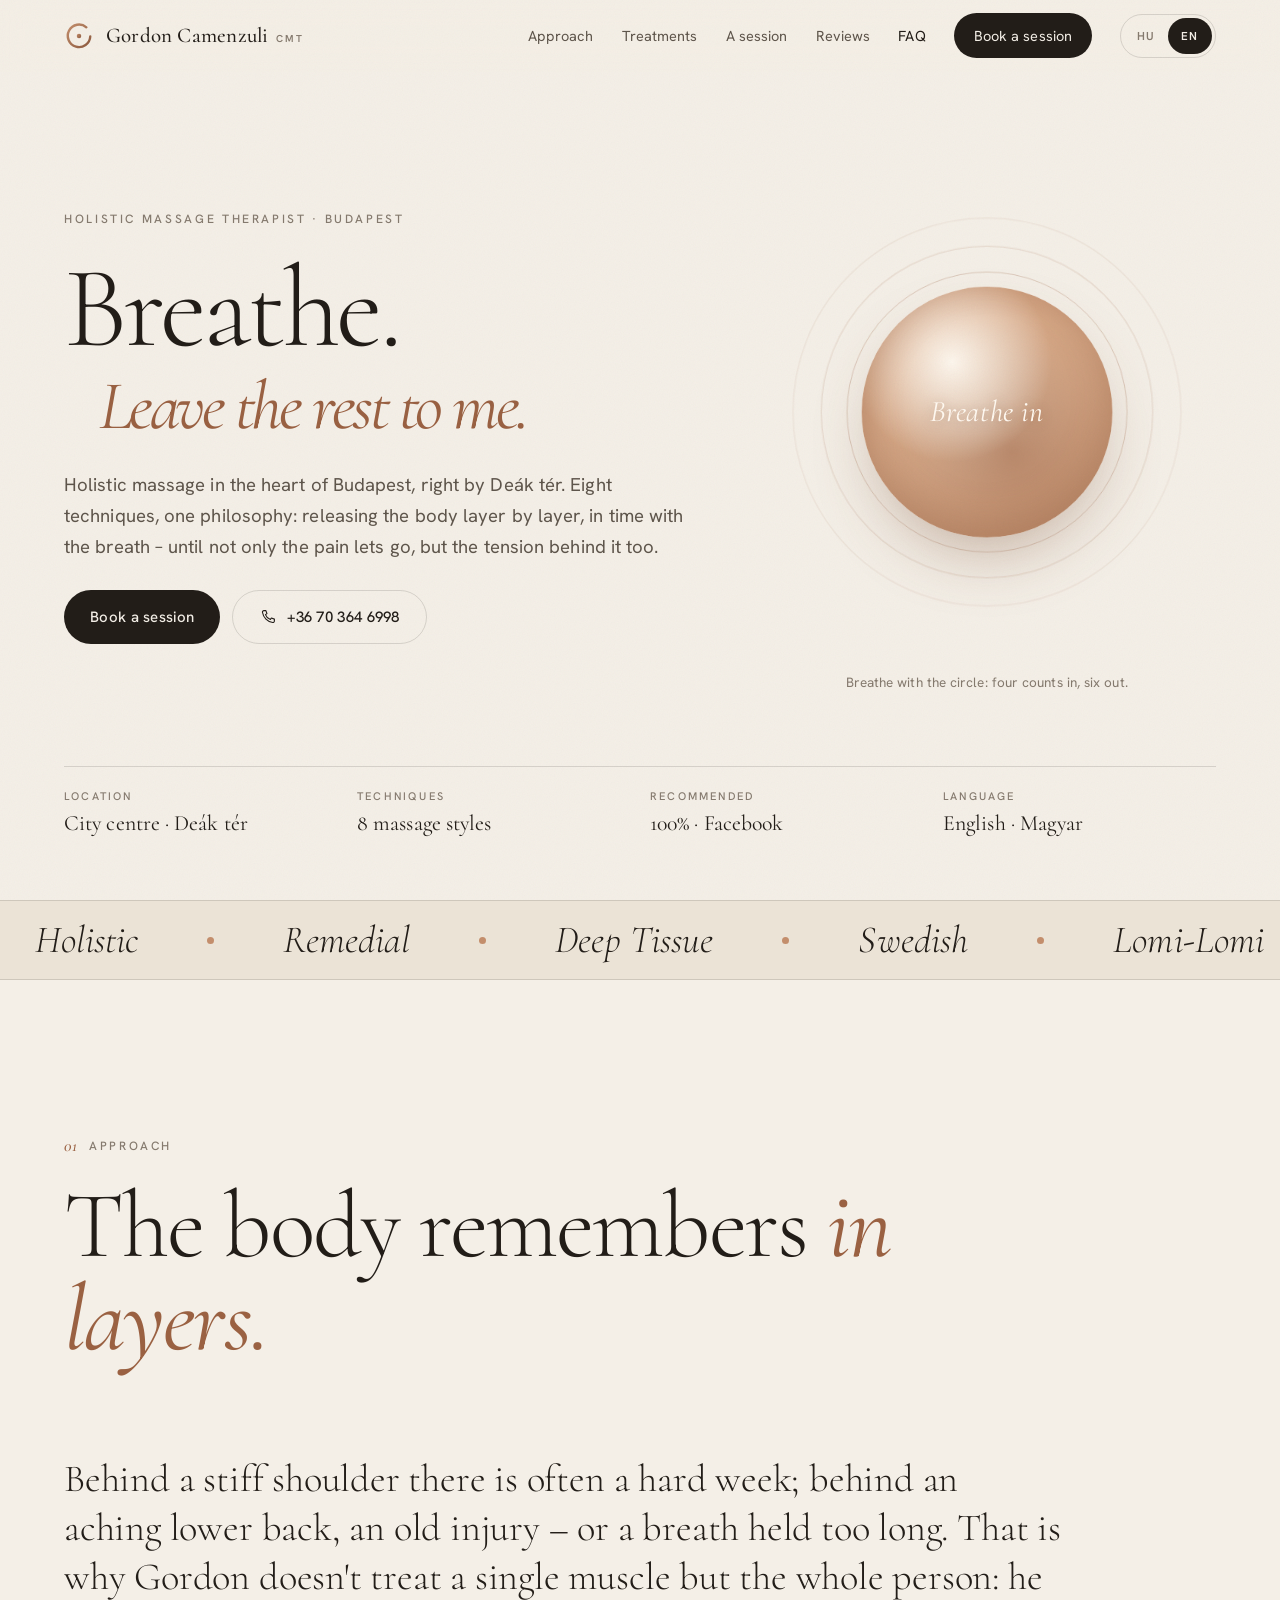
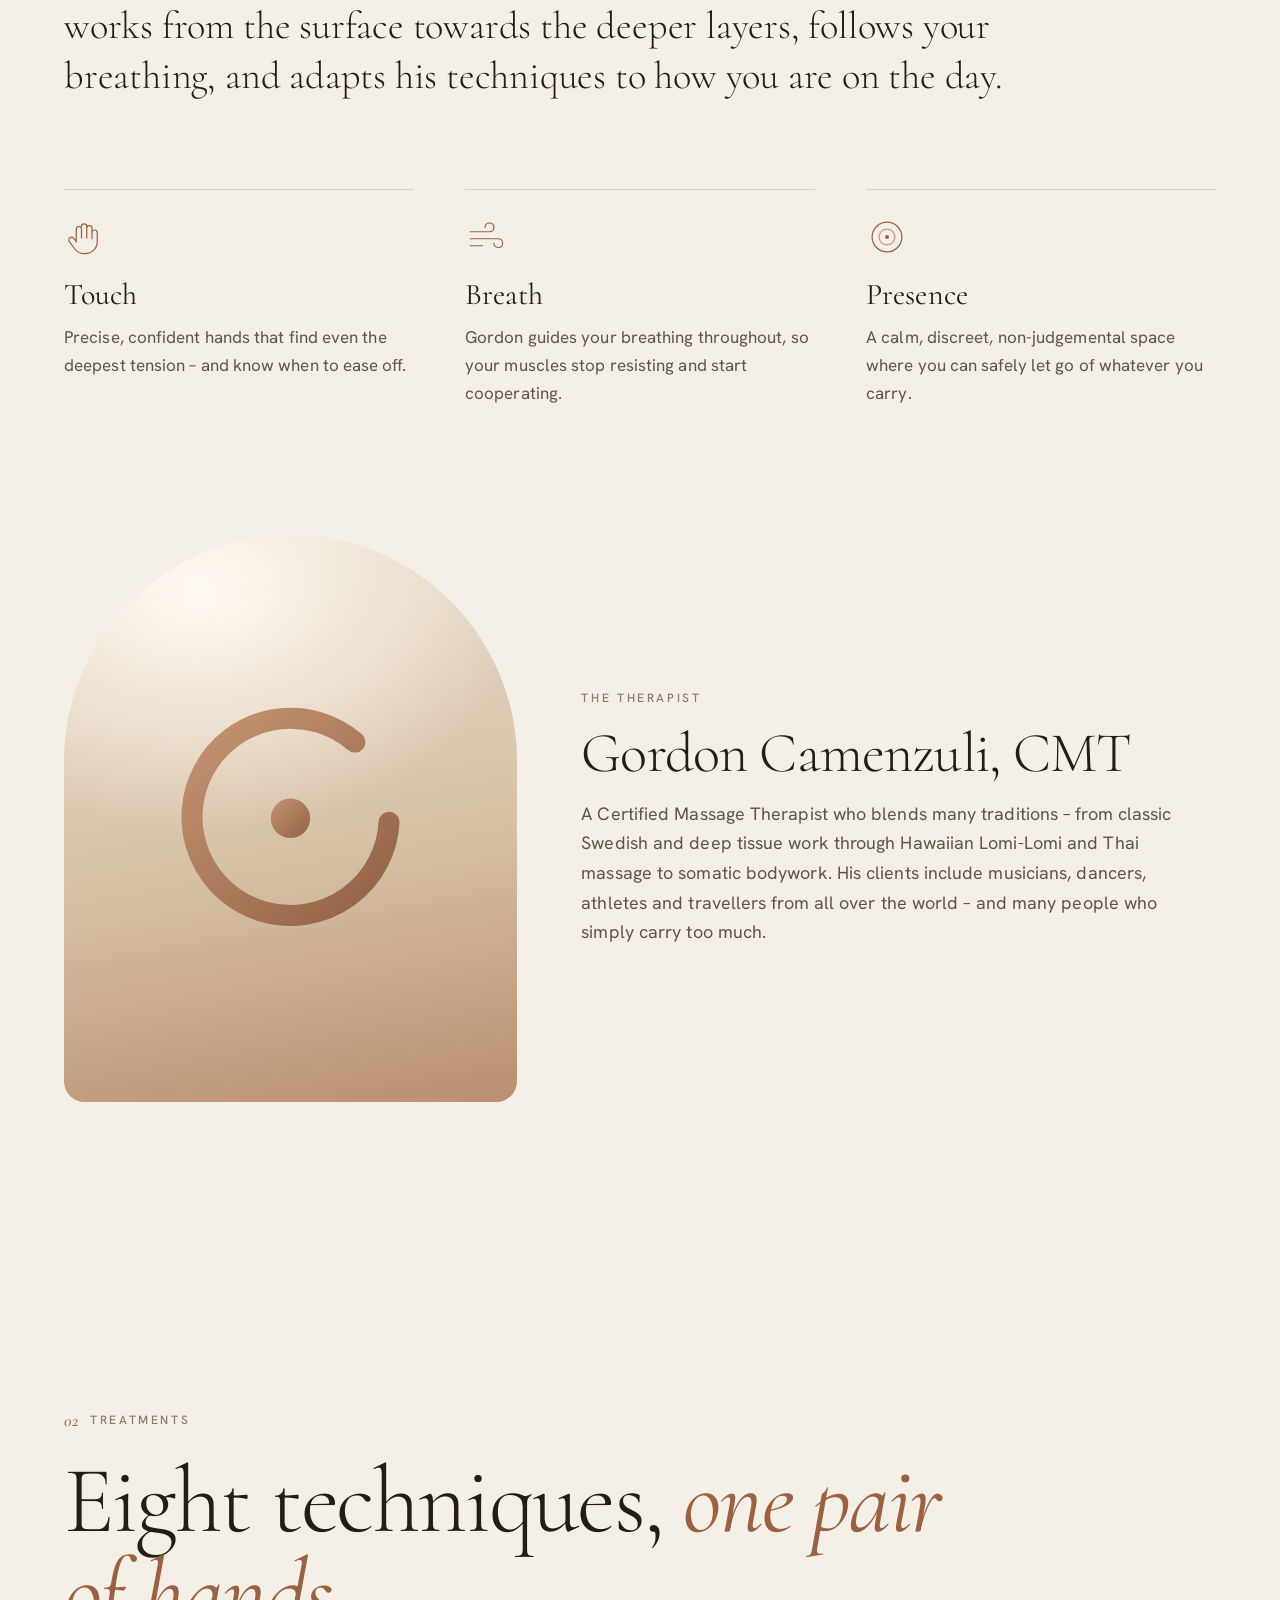
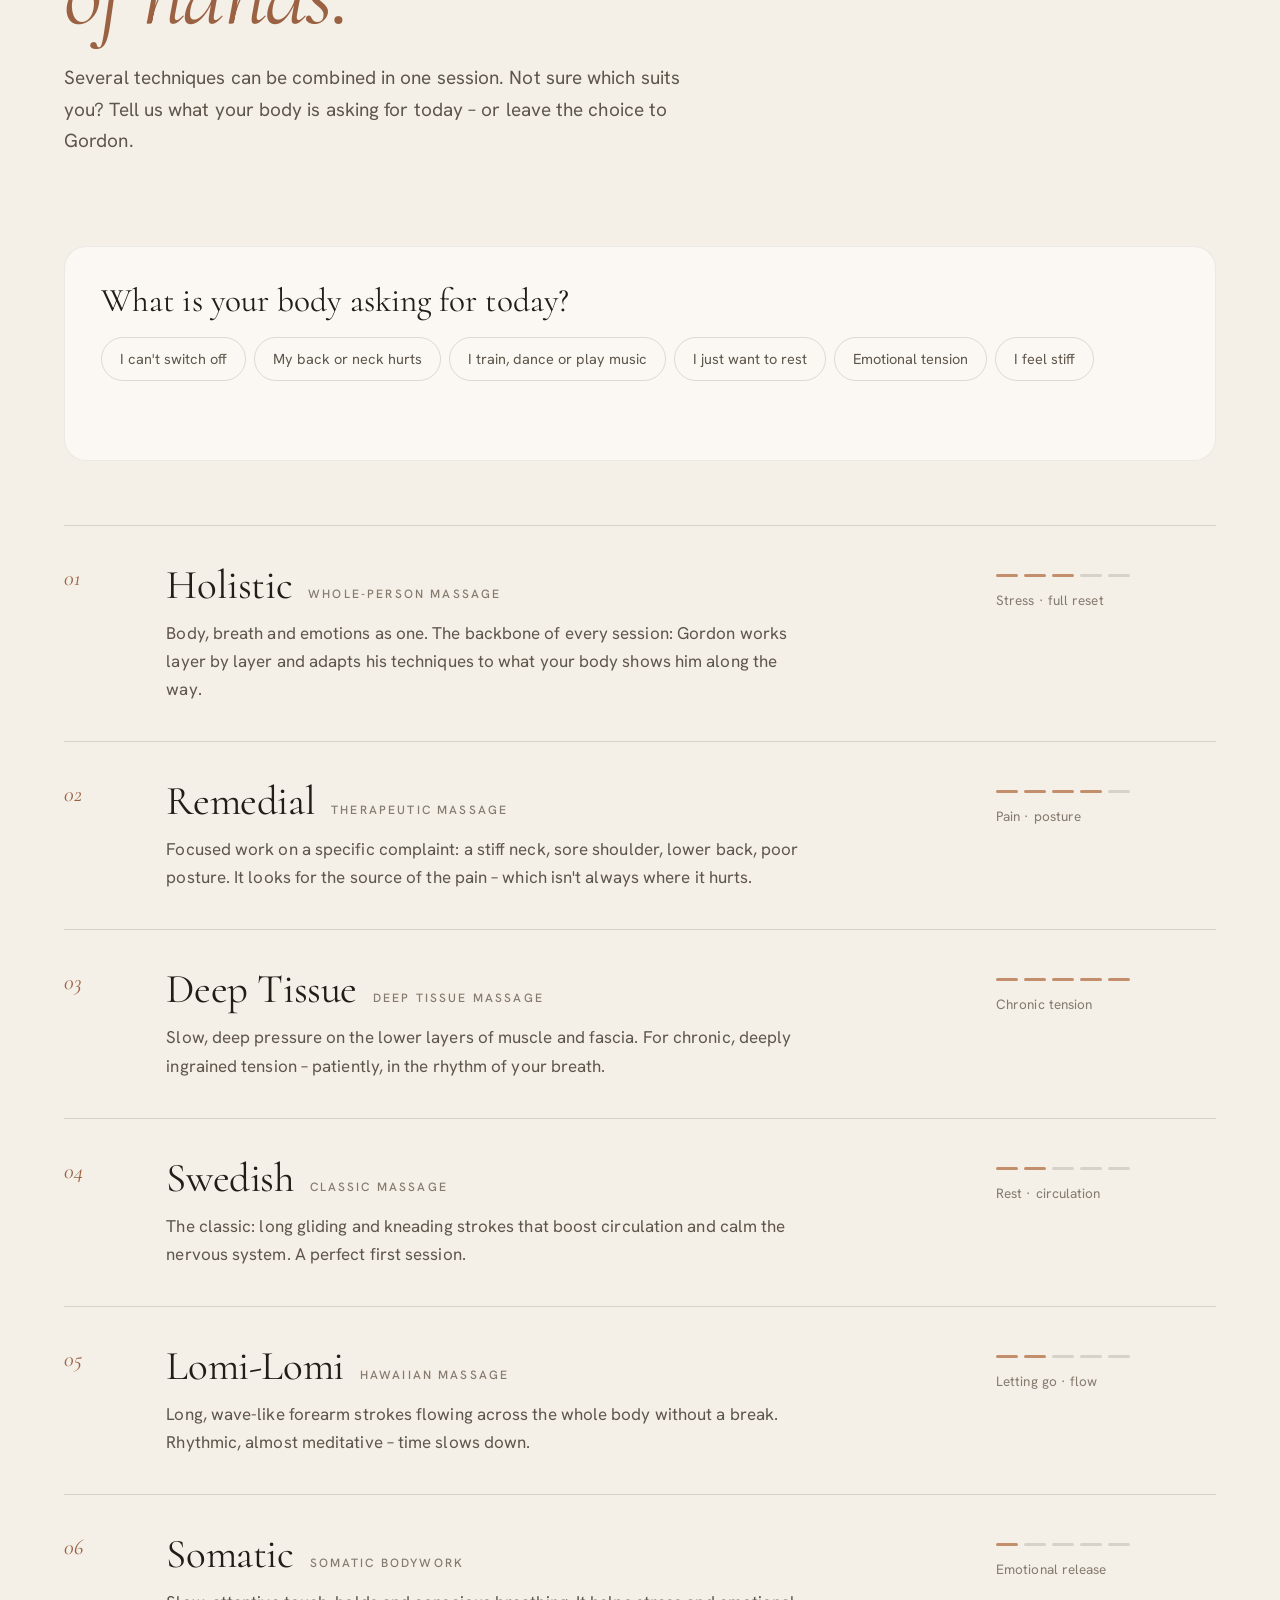
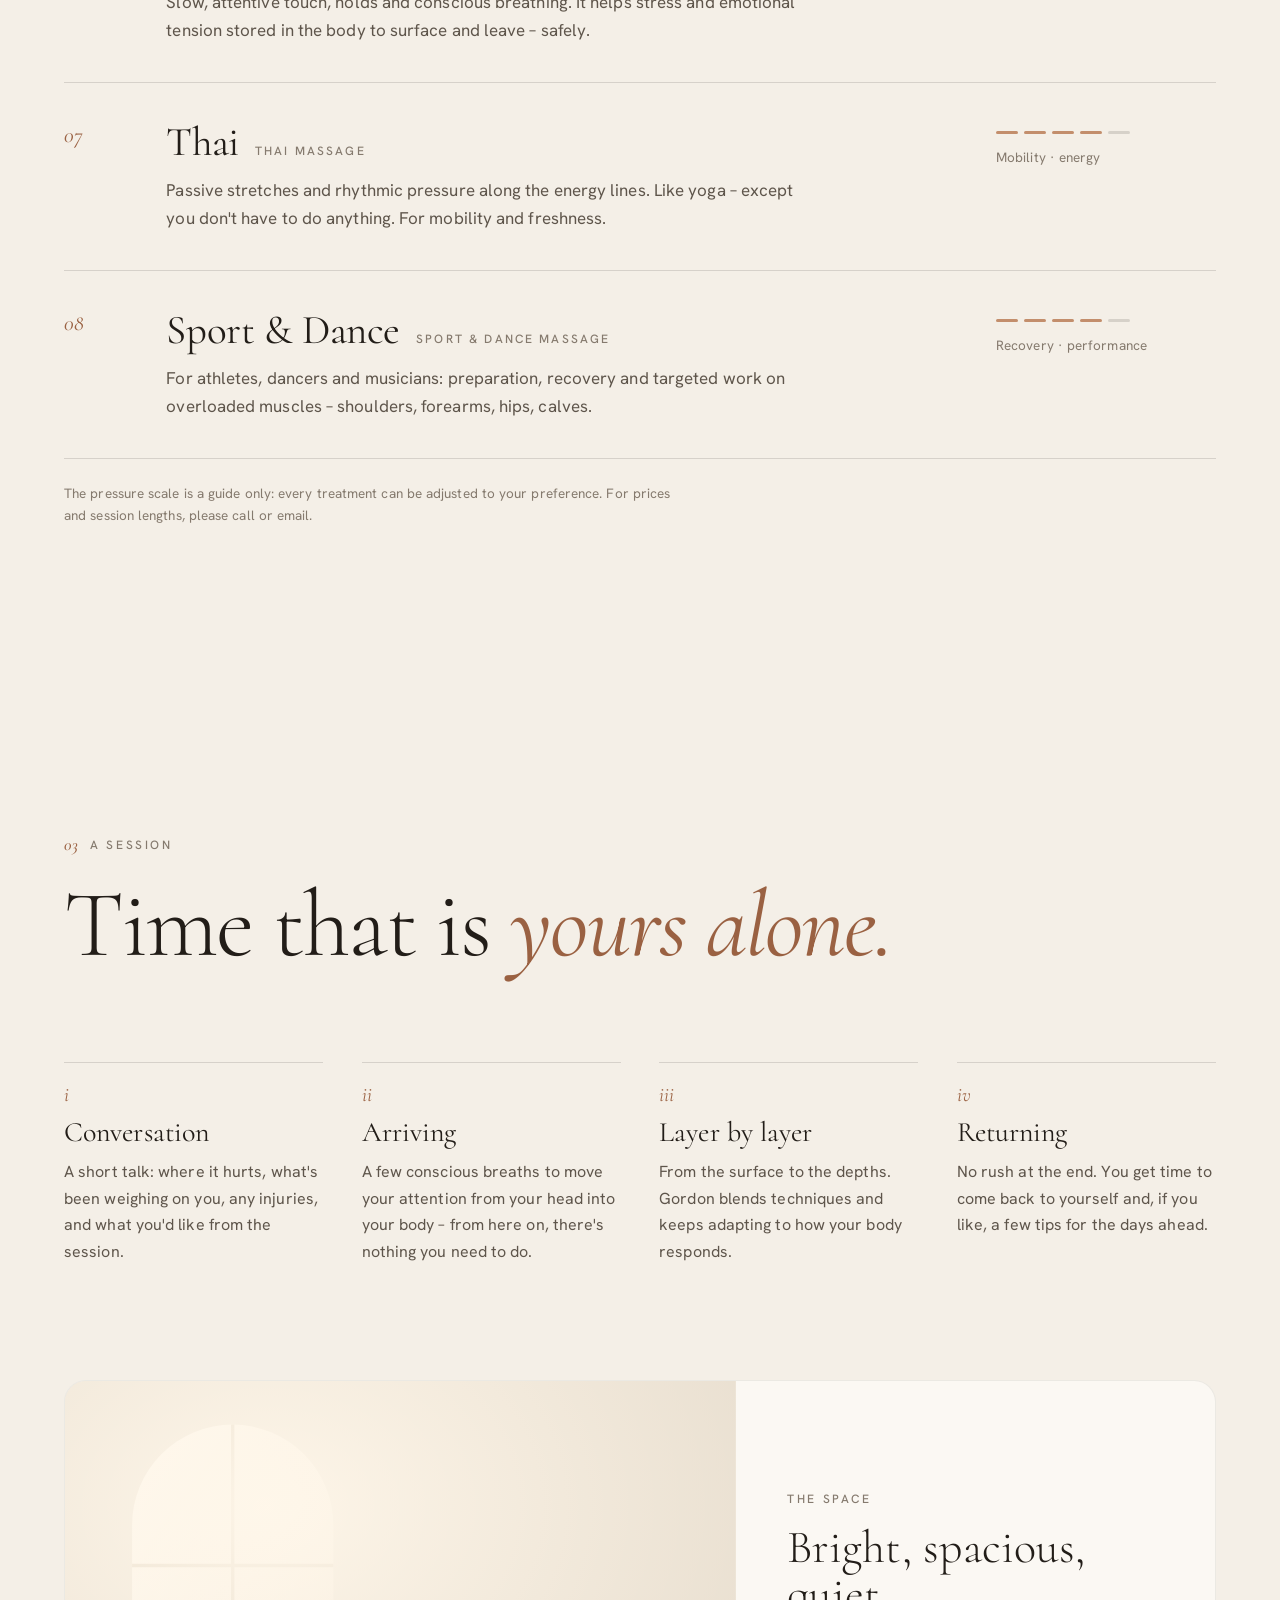
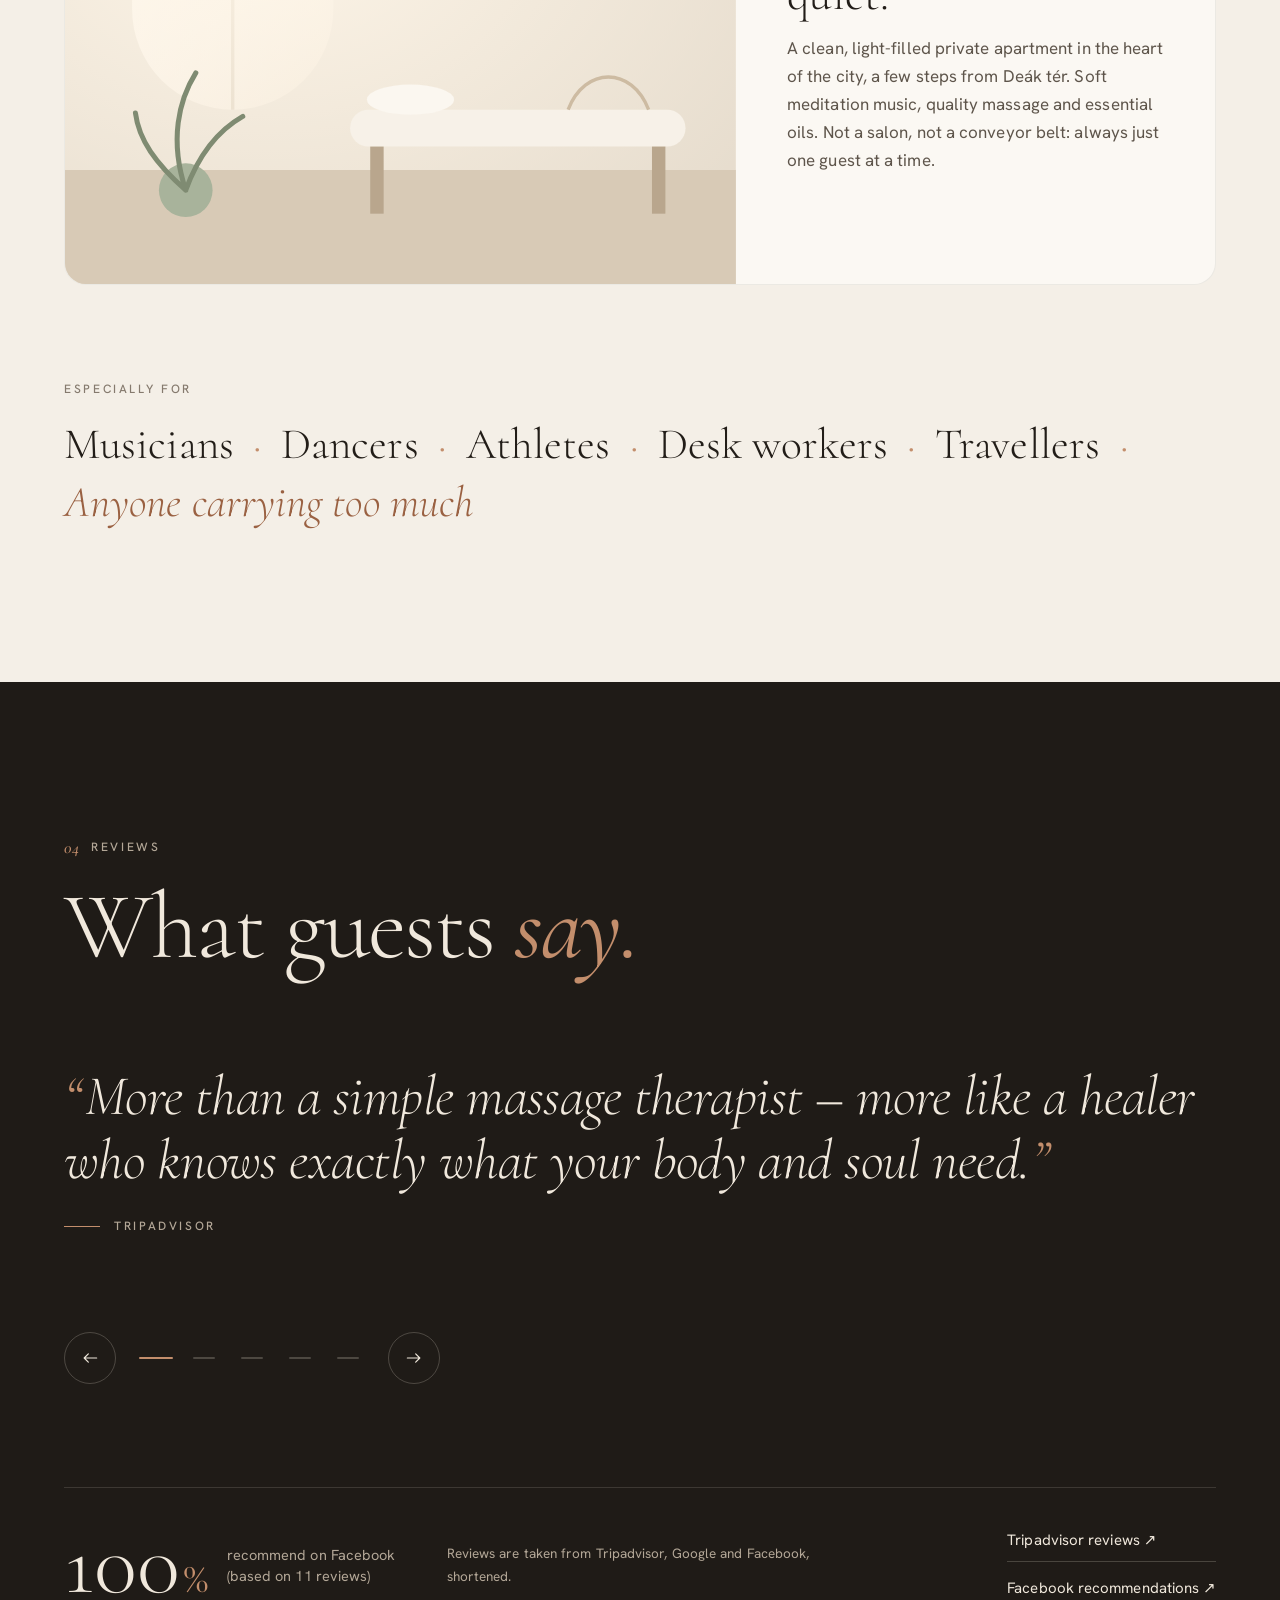
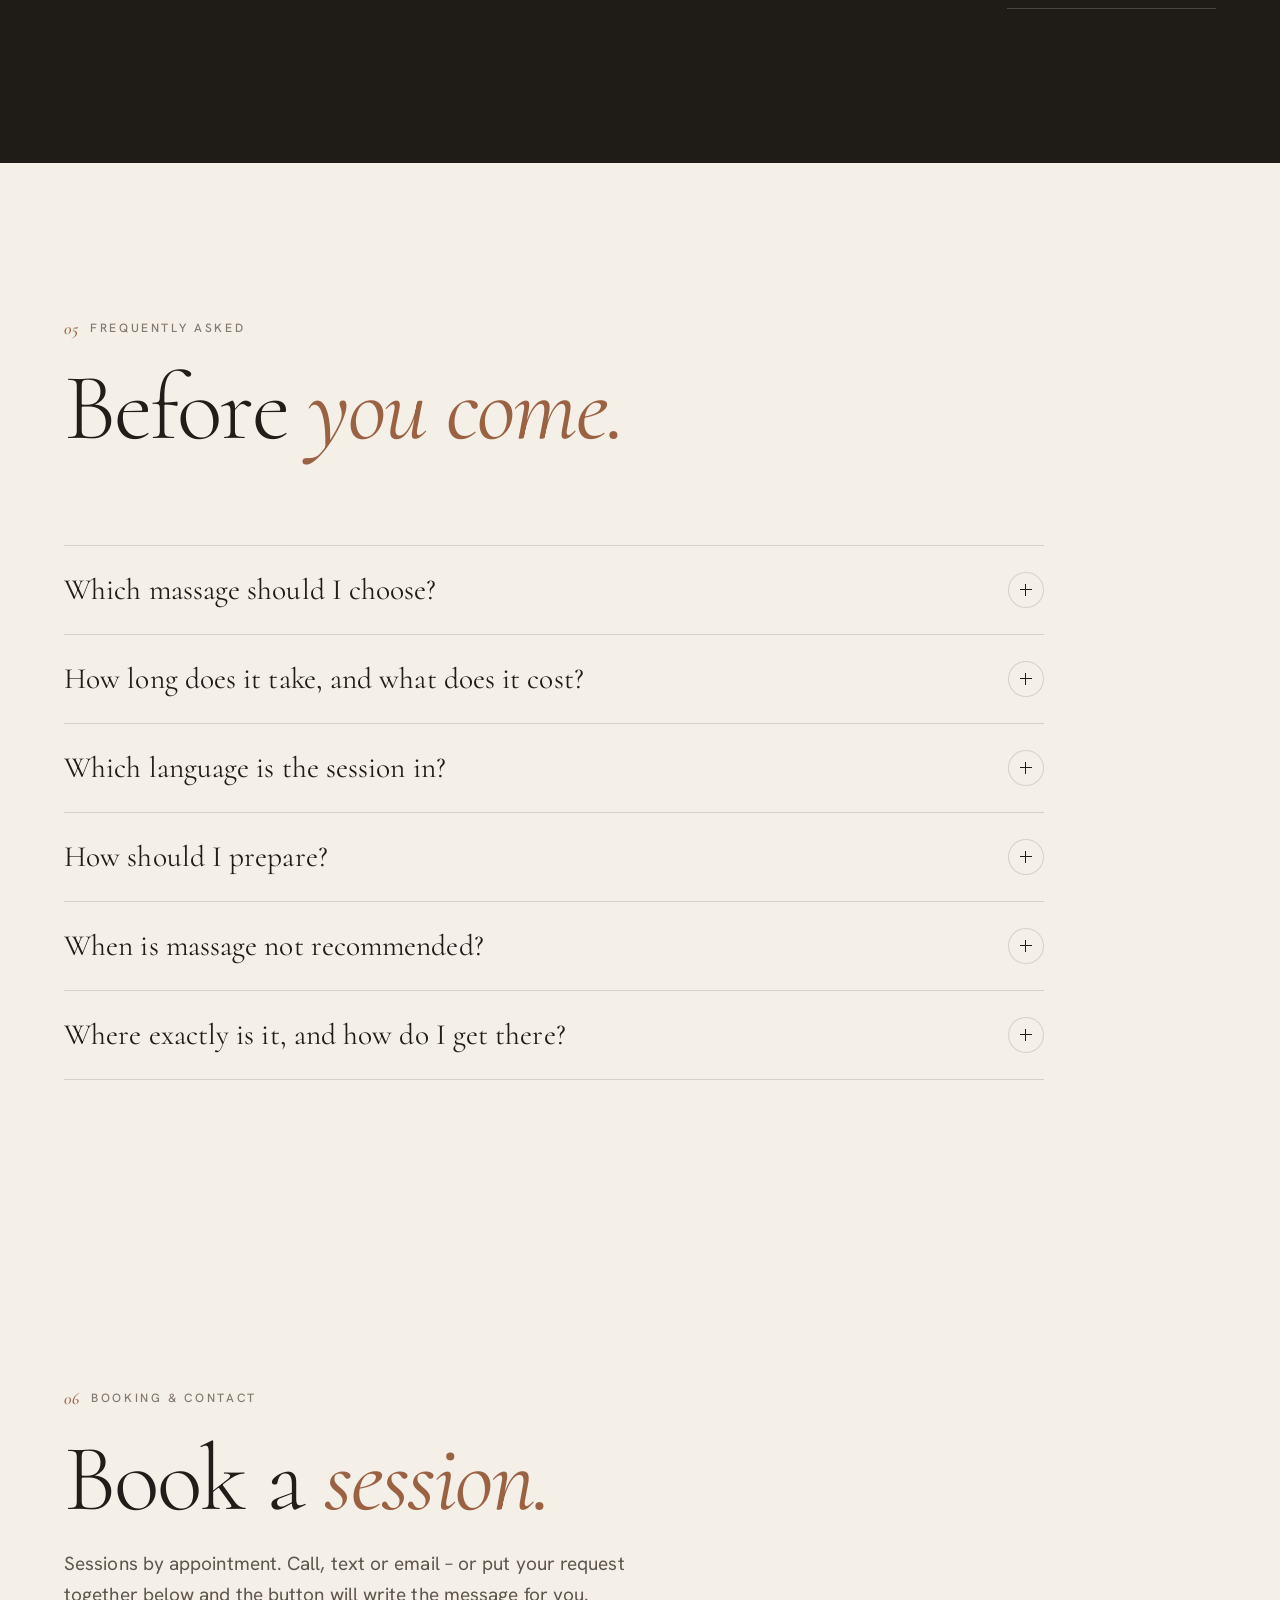
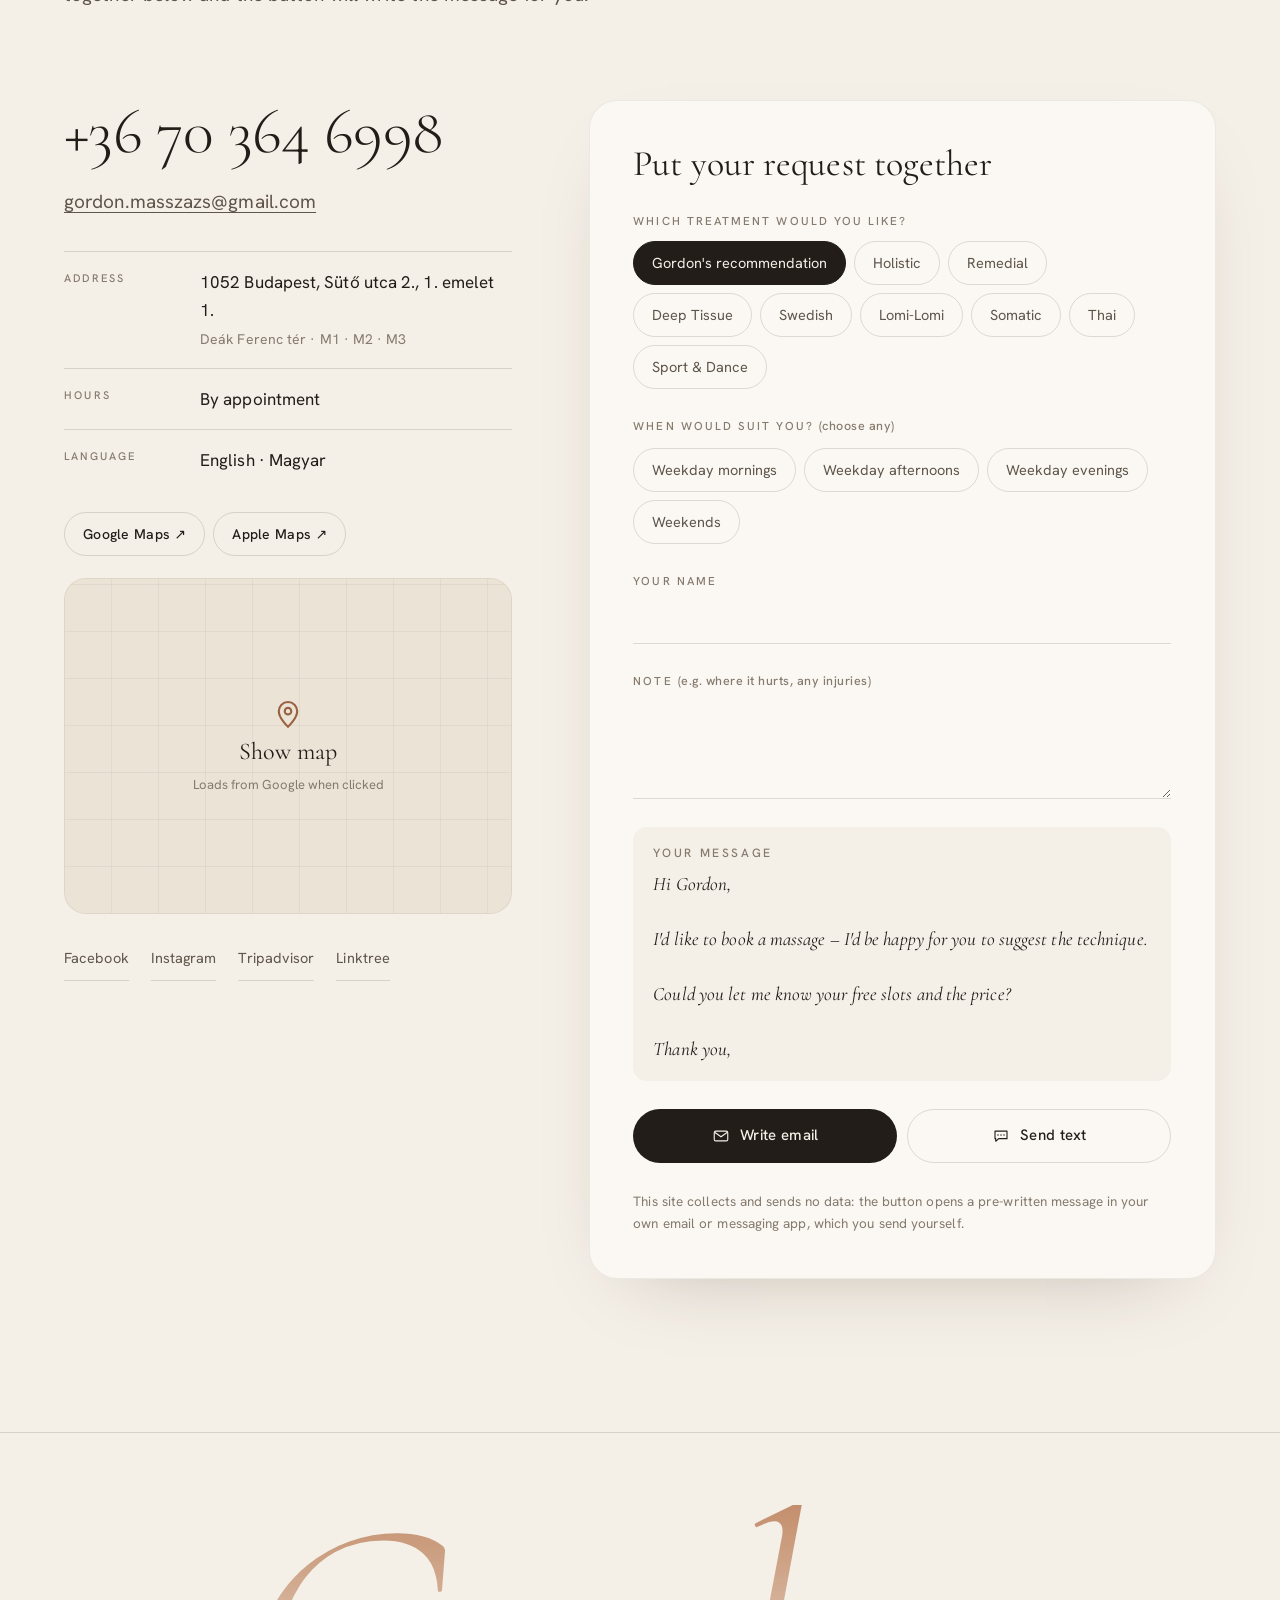
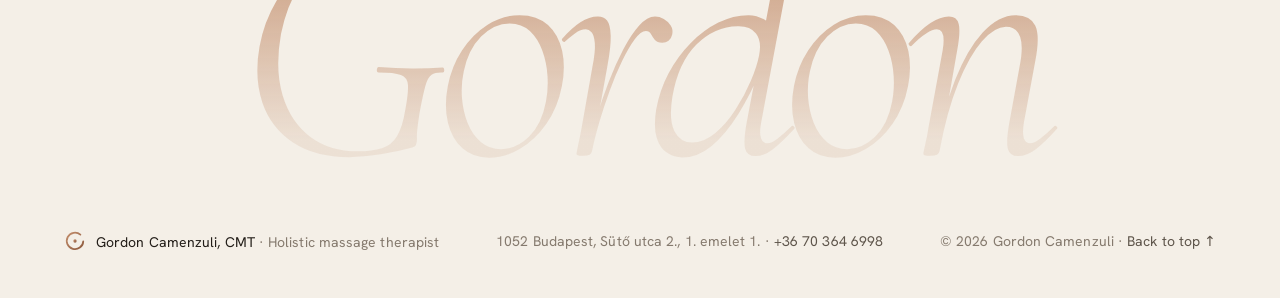
==== public/index.html @ a646110a "Gordon Camenzuli weboldal: lélegző nyitókép, nyolc technika ajánlóval, vélemények, időpontkérő, HU/E" ====
<!doctype html>
<html lang="hu">
<head>
  <meta charset="utf-8">
  <meta name="viewport" content="width=device-width, initial-scale=1, viewport-fit=cover">
  <title>Gordon Camenzuli – Holisztikus masszázsterapeuta, Budapest</title>
  <meta name="description" content="Holisztikus, gyógyító, mélyszöveti, svéd, Lomi-Lomi, szomatikus, thai és sportmasszázs Budapest belvárosában, a Deák tér mellett. Időpont: +36 70 364 6998.">
  <meta name="theme-color" content="#f4efe7">
  <meta name="color-scheme" content="light">
  <link rel="icon" href="assets/favicon.svg" type="image/svg+xml">
  <link rel="apple-touch-icon" href="assets/apple-touch-icon.png">
  <meta property="og:type" content="website">
  <meta property="og:title" content="Gordon Camenzuli – Holisztikus masszázs, Budapest">
  <meta property="og:description" content="Lélegezzen. A többit bízza rám. Holisztikus masszázs a Deák tér mellett – nyolc technika, egyetlen szemlélet.">
  <meta property="og:image" content="assets/og.jpg">
  <meta property="og:locale" content="hu_HU">
  <meta property="og:locale:alternate" content="en_GB">
  <meta name="twitter:card" content="summary_large_image">
  <link rel="preload" href="assets/fonts/cormorant-latin-wght-normal.woff2" as="font" type="font/woff2" crossorigin>
  <link rel="preload" href="assets/fonts/hanken-grotesk-latin-wght-normal.woff2" as="font" type="font/woff2" crossorigin>
  <link rel="stylesheet" href="styles.css?v=1">
  <script src="script.js?v=1" defer></script>
  <script type="application/ld+json">
  {
    "@context": "https://schema.org",
    "@type": "HealthAndBeautyBusiness",
    "name": "Gordon Camenzuli – Massage Therapist",
    "description": "Holisztikus masszázsterapeuta Budapesten: holisztikus, gyógyító (remedial), mélyszöveti, svéd, Lomi-Lomi, szomatikus, thai és sportmasszázs.",
    "image": "assets/og.jpg",
    "telephone": "+36703646998",
    "email": "gordon.masszazs@gmail.com",
    "priceRange": "$$",
    "address": {
      "@type": "PostalAddress",
      "streetAddress": "Sütő utca 2., 1. emelet 1.",
      "postalCode": "1052",
      "addressLocality": "Budapest",
      "addressCountry": "HU"
    },
    "areaServed": "Budapest",
    "knowsLanguage": ["en", "hu"],
    "employee": { "@type": "Person", "name": "Gordon Camenzuli", "jobTitle": "Certified Massage Therapist (CMT)" },
    "sameAs": [
      "https://www.facebook.com/Gordon.Masszazs/",
      "https://www.instagram.com/gordon.holistic.therapist/",
      "https://www.tripadvisor.com/Attraction_Review-g274887-d25293557-Reviews-Gordon_Massage_Therapist-Budapest_Central_Hungary.html",
      "https://linktr.ee/massagefusion"
    ]
  }
  </script>
</head>
<body>
  <a class="skip" href="#tartalom" data-i18n="skip">Ugrás a tartalomra</a>

  <!-- ============ Fejléc ============ -->
  <header class="top" id="top">
    <div class="top__in">
      <a class="brand" href="#" aria-label="Gordon Camenzuli – kezdőlap">
        <svg class="brand__mark" viewBox="0 0 40 40" aria-hidden="true"><use href="#enso"/></svg>
        <span class="brand__name">Gordon Camenzuli<small>CMT</small></span>
      </a>
      <nav class="nav" id="nav" aria-label="Fő menü">
        <a href="#szemlelet" data-i18n="nav.approach">Szemlélet</a>
        <a href="#kezelesek" data-i18n="nav.treatments">Kezelések</a>
        <a href="#menete" data-i18n="nav.session">Egy kezelés</a>
        <a href="#velemenyek" data-i18n="nav.reviews">Vélemények</a>
        <a href="#gyik" data-i18n="nav.faq">Kérdések</a>
        <a class="nav__cta" href="#idopont" data-i18n="nav.book">Időpontot kérek</a>
      </nav>
      <div class="top__tools">
        <div class="lang" role="group" aria-label="Nyelv / Language">
          <button type="button" data-lang="hu" aria-pressed="true">HU</button>
          <button type="button" data-lang="en" aria-pressed="false">EN</button>
        </div>
        <button class="burger" type="button" aria-controls="nav" aria-expanded="false">
          <span class="sr" data-i18n="menu">Menü</span><i></i><i></i>
        </button>
      </div>
    </div>
  </header>

  <main id="tartalom">

    <!-- ============ Nyitókép ============ -->
    <section class="hero" aria-labelledby="hero-title">
      <div class="hero__text">
        <p class="eyebrow reveal" data-i18n="hero.eyebrow">Holisztikus masszázsterapeuta · Budapest</p>
        <h1 id="hero-title" class="hero__title reveal" data-i18n="hero.title">Lélegezzen.<em>A többit bízza rám.</em></h1>
        <p class="hero__lead reveal" data-i18n="hero.lead">Holisztikus masszázs Budapest szívében, a Deák tér mellett. Nyolc technika, egyetlen szemlélet: a testet rétegről rétegre, a légzéssel együtt oldani – amíg nemcsak a fájdalom, hanem a feszültség is elenged.</p>
        <div class="hero__cta reveal">
          <a class="btn btn--solid" href="#idopont" data-i18n="hero.book">Időpontot kérek</a>
          <a class="btn btn--line js-tel" href="tel:+36703646998"><svg aria-hidden="true"><use href="#i-phone"/></svg><span class="js-phone">+36 70 364 6998</span></a>
        </div>
      </div>

      <div class="breath" aria-hidden="true">
        <div class="breath__rings"><i></i><i></i><i></i></div>
        <div class="breath__orb"></div>
        <p class="breath__word"><span class="js-breath-word" data-i18n="breath.in">Belégzés</span></p>
      </div>
      <p class="breath__hint reveal" data-i18n="breath.hint">Lélegezzen együtt a körrel: négy ütem be, hat ki.</p>

      <dl class="facts reveal">
        <div><dt data-i18n="facts.where.t">Helyszín</dt><dd data-i18n="facts.where.d">Belváros · Deák tér</dd></div>
        <div><dt data-i18n="facts.tech.t">Technikák</dt><dd data-i18n="facts.tech.d">8 masszázsfajta</dd></div>
        <div><dt data-i18n="facts.rec.t">Ajánlás</dt><dd data-i18n="facts.rec.d">100 % · Facebook</dd></div>
        <div><dt data-i18n="facts.lang.t">Nyelv</dt><dd>English · Magyar</dd></div>
      </dl>
    </section>

    <!-- ============ Szalag ============ -->
    <div class="ribbon" aria-hidden="true">
      <div class="ribbon__track">
        <span>Holistic</span><span>Remedial</span><span>Deep Tissue</span><span>Swedish</span><span>Lomi-Lomi</span><span>Somatic</span><span>Thai</span><span>Sport &amp; Dance</span>
        <span>Holistic</span><span>Remedial</span><span>Deep Tissue</span><span>Swedish</span><span>Lomi-Lomi</span><span>Somatic</span><span>Thai</span><span>Sport &amp; Dance</span>
      </div>
    </div>

    <!-- ============ 01 Szemlélet ============ -->
    <section class="section approach" id="szemlelet" aria-labelledby="approach-title">
      <header class="section__head">
        <p class="eyebrow"><span class="num">01</span> <span data-i18n="approach.eyebrow">Szemlélet</span></p>
        <h2 id="approach-title" class="reveal" data-i18n="approach.title">A test rétegekben <em>emlékszik.</em></h2>
      </header>
      <div class="approach__body">
        <p class="approach__lead reveal" data-i18n="approach.lead">Egy merev váll mögött sokszor egy nehéz hét áll, egy fájó derék mögött egy régi sérülés – vagy egy visszatartott lélegzet. Gordon ezért nem egyetlen izmot kezel, hanem az egész embert: a felszíntől halad a mélyebb rétegek felé, közben figyel a légzésére, és a technikákat az Ön aznapi állapotához igazítja.</p>
        <ul class="pillars">
          <li class="reveal">
            <svg aria-hidden="true"><use href="#i-hand"/></svg>
            <h3 data-i18n="p1.t">Érintés</h3>
            <p data-i18n="p1.d">Pontos, magabiztos kéz, amely megtalálja a legmélyebb feszültséget is – és tudja, mikor kell engedni.</p>
          </li>
          <li class="reveal">
            <svg aria-hidden="true"><use href="#i-breath"/></svg>
            <h3 data-i18n="p2.t">Légzés</h3>
            <p data-i18n="p2.d">A kezelés alatt Gordon végigvezeti a légzésen, így az izmok nem ellenállnak, hanem együttműködnek.</p>
          </li>
          <li class="reveal">
            <svg aria-hidden="true"><use href="#i-presence"/></svg>
            <h3 data-i18n="p3.t">Jelenlét</h3>
            <p data-i18n="p3.d">Nyugodt, diszkrét, ítélkezésmentes tér, ahol biztonságban elengedheti, amit magában hordoz.</p>
          </li>
        </ul>
      </div>

      <figure class="therapist reveal">
        <div class="therapist__art" aria-hidden="true">
          <svg viewBox="0 0 40 40"><use href="#enso"/></svg>
        </div>
        <figcaption>
          <p class="eyebrow" data-i18n="gordon.eyebrow">A terapeuta</p>
          <h3>Gordon Camenzuli, <abbr title="Certified Massage Therapist">CMT</abbr></h3>
          <p data-i18n="gordon.d">Okleveles masszázsterapeuta (Certified Massage Therapist), aki a klasszikus svéd és a mélyszöveti munkától a hawaii Lomi-Lomin és a thai masszázson át a szomatikus testmunkáig több irányzatot ötvöz. Vendégei között zenészek, táncosok, sportolók és a világ minden tájáról érkező utazók vannak – és sokan, akik egyszerűen túl sokat cipelnek.</p>
        </figcaption>
      </figure>
    </section>

    <!-- ============ 02 Kezelések ============ -->
    <section class="section treatments" id="kezelesek" aria-labelledby="tr-title">
      <header class="section__head">
        <p class="eyebrow"><span class="num">02</span> <span data-i18n="tr.eyebrow">Kezelések</span></p>
        <h2 id="tr-title" class="reveal" data-i18n="tr.title">Nyolc technika, <em>egy kéz.</em></h2>
        <p class="section__intro reveal" data-i18n="tr.intro">Egy kezelésen belül több technika is ötvözhető. Ha nem tudja, melyik illik Önhöz, válassza ki, mit kér ma a teste – vagy bízza a döntést Gordonra.</p>
      </header>

      <div class="finder reveal" role="group" aria-labelledby="finder-q">
        <p id="finder-q" class="finder__q" data-i18n="finder.q">Mit kér ma a teste?</p>
        <div class="chips">
          <button type="button" class="chip" data-need="stress" aria-pressed="false" data-i18n="need.stress">Nem tudok kikapcsolni</button>
          <button type="button" class="chip" data-need="pain" aria-pressed="false" data-i18n="need.pain">Fáj a hátam, nyakam</button>
          <button type="button" class="chip" data-need="sport" aria-pressed="false" data-i18n="need.sport">Edzek, táncolok, zenélek</button>
          <button type="button" class="chip" data-need="relax" aria-pressed="false" data-i18n="need.relax">Csak pihennék</button>
          <button type="button" class="chip" data-need="emotion" aria-pressed="false" data-i18n="need.emotion">Érzelmi feszültség</button>
          <button type="button" class="chip" data-need="mobility" aria-pressed="false" data-i18n="need.mobility">Merev vagyok</button>
        </div>
        <p class="finder__out" aria-live="polite"></p>
      </div>

      <ol class="tlist">
        <li class="tr" data-key="holistic" data-needs="stress emotion relax">
          <span class="tr__n">01</span>
          <div class="tr__main">
            <h3>Holistic <span data-i18n="t1.sub">Holisztikus masszázs</span></h3>
            <p data-i18n="t1.d">Test, légzés és érzelmek egyben. A kezelés gerince: Gordon rétegről rétegre halad, és a technikákat menet közben ahhoz igazítja, amit a teste mutat.</p>
          </div>
          <div class="tr__meta">
            <span class="press" data-p="3" data-i18n-attr="aria-label:press.adaptive" aria-label="Nyomás: igazodó"><i></i><i></i><i></i><i></i><i></i></span>
            <span class="tr__for" data-i18n="t1.for">Stressz · teljes megújulás</span>
          </div>
        </li>
        <li class="tr" data-key="remedial" data-needs="pain">
          <span class="tr__n">02</span>
          <div class="tr__main">
            <h3>Remedial <span data-i18n="t2.sub">Gyógyító masszázs</span></h3>
            <p data-i18n="t2.d">Célzott munka egy konkrét panaszon: merev nyak, fájó váll, derék, rossz testtartás. Megkeresi a fájdalom forrását – ami nem mindig ott van, ahol fáj.</p>
          </div>
          <div class="tr__meta">
            <span class="press" data-p="4" data-i18n-attr="aria-label:press.4" aria-label="Nyomás: erős"><i></i><i></i><i></i><i></i><i></i></span>
            <span class="tr__for" data-i18n="t2.for">Fájdalom · testtartás</span>
          </div>
        </li>
        <li class="tr" data-key="deep" data-needs="pain sport">
          <span class="tr__n">03</span>
          <div class="tr__main">
            <h3>Deep Tissue <span data-i18n="t3.sub">Mélyszöveti masszázs</span></h3>
            <p data-i18n="t3.d">Lassú, mély nyomás az izmok alsóbb rétegein és a fasciákon. Krónikus, „beégett” feszültségekre – türelemmel, a légzés ritmusában.</p>
          </div>
          <div class="tr__meta">
            <span class="press" data-p="5" data-i18n-attr="aria-label:press.5" aria-label="Nyomás: mély"><i></i><i></i><i></i><i></i><i></i></span>
            <span class="tr__for" data-i18n="t3.for">Krónikus feszülés</span>
          </div>
        </li>
        <li class="tr" data-key="swedish" data-needs="relax stress">
          <span class="tr__n">04</span>
          <div class="tr__main">
            <h3>Swedish <span data-i18n="t4.sub">Svédmasszázs</span></h3>
            <p data-i18n="t4.d">A klasszikus: hosszú, simító és gyúró mozdulatok, amelyek élénkítik a keringést és megnyugtatják az idegrendszert. Tökéletes első alkalomnak.</p>
          </div>
          <div class="tr__meta">
            <span class="press" data-p="2" data-i18n-attr="aria-label:press.2" aria-label="Nyomás: közepes"><i></i><i></i><i></i><i></i><i></i></span>
            <span class="tr__for" data-i18n="t4.for">Pihenés · keringés</span>
          </div>
        </li>
        <li class="tr" data-key="lomi" data-needs="relax emotion stress">
          <span class="tr__n">05</span>
          <div class="tr__main">
            <h3>Lomi-Lomi <span data-i18n="t5.sub">Hawaii masszázs</span></h3>
            <p data-i18n="t5.d">Hosszú, hullámzó alkar-mozdulatok, amelyek megszakítás nélkül futnak végig az egész testen. Ritmusos, szinte meditatív – az idő lelassul.</p>
          </div>
          <div class="tr__meta">
            <span class="press" data-p="2" data-i18n-attr="aria-label:press.2" aria-label="Nyomás: közepes"><i></i><i></i><i></i><i></i><i></i></span>
            <span class="tr__for" data-i18n="t5.for">Elengedés · áramlás</span>
          </div>
        </li>
        <li class="tr" data-key="somatic" data-needs="emotion stress">
          <span class="tr__n">06</span>
          <div class="tr__main">
            <h3>Somatic <span data-i18n="t6.sub">Szomatikus testmunka</span></h3>
            <p data-i18n="t6.d">Lassú, figyelmes érintés, tartások és tudatos légzés. Abban segít, hogy a testben megrekedt stressz és érzelmi feszültség biztonságosan felszínre jöhessen és távozhasson.</p>
          </div>
          <div class="tr__meta">
            <span class="press" data-p="1" data-i18n-attr="aria-label:press.1" aria-label="Nyomás: gyengéd"><i></i><i></i><i></i><i></i><i></i></span>
            <span class="tr__for" data-i18n="t6.for">Érzelmi elengedés</span>
          </div>
        </li>
        <li class="tr" data-key="thai" data-needs="mobility sport">
          <span class="tr__n">07</span>
          <div class="tr__main">
            <h3>Thai <span data-i18n="t7.sub">Thai masszázs</span></h3>
            <p data-i18n="t7.d">Passzív nyújtások és ritmusos nyomás az energiavonalak mentén. Mintha jóga lenne – csak Önnek nem kell csinálnia semmit. Mozgékonyságra, frissességre.</p>
          </div>
          <div class="tr__meta">
            <span class="press" data-p="4" data-i18n-attr="aria-label:press.4" aria-label="Nyomás: erős"><i></i><i></i><i></i><i></i><i></i></span>
            <span class="tr__for" data-i18n="t7.for">Mozgékonyság · energia</span>
          </div>
        </li>
        <li class="tr" data-key="sport" data-needs="sport pain mobility">
          <span class="tr__n">08</span>
          <div class="tr__main">
            <h3>Sport &amp; Dance <span data-i18n="t8.sub">Sport- és táncmasszázs</span></h3>
            <p data-i18n="t8.d">Sportolóknak, táncosoknak, zenészeknek: felkészítés, regeneráció és a túlterhelt izmok – vállak, alkarok, csípő, vádli – célzott kezelése.</p>
          </div>
          <div class="tr__meta">
            <span class="press" data-p="4" data-i18n-attr="aria-label:press.4" aria-label="Nyomás: erős"><i></i><i></i><i></i><i></i><i></i></span>
            <span class="tr__for" data-i18n="t8.for">Regeneráció · teljesítmény</span>
          </div>
        </li>
      </ol>
      <p class="note" data-i18n="tr.note">A nyomás-jelzés tájékoztató: minden kezelés erőssége az Ön kérésére igazítható. Árak és kezelési idők: érdeklődjön telefonon vagy e-mailben.</p>
    </section>

    <!-- ============ 03 Egy kezelés ============ -->
    <section class="section session" id="menete" aria-labelledby="se-title">
      <header class="section__head">
        <p class="eyebrow"><span class="num">03</span> <span data-i18n="se.eyebrow">Egy kezelés menete</span></p>
        <h2 id="se-title" class="reveal" data-i18n="se.title">Idő, ami <em>csak az Öné.</em></h2>
      </header>
      <ol class="steps">
        <li class="reveal"><span class="steps__n">i</span><h3 data-i18n="s1.t">Beszélgetés</h3><p data-i18n="s1.d">Rövid egyeztetés: hol fáj, mi terheli mostanában, volt-e sérülése, és mit szeretne a kezeléstől.</p></li>
        <li class="reveal"><span class="steps__n">ii</span><h3 data-i18n="s2.t">Megérkezés</h3><p data-i18n="s2.d">Néhány tudatos lélegzet, hogy a figyelem a fejből a testbe kerüljön – ettől kezdve nincs mit tennie.</p></li>
        <li class="reveal"><span class="steps__n">iii</span><h3 data-i18n="s3.t">Rétegről rétegre</h3><p data-i18n="s3.d">A felszíntől a mélyig. Gordon ötvözi a technikákat, és folyamatosan igazodik ahhoz, ahogy a teste reagál.</p></li>
        <li class="reveal"><span class="steps__n">iv</span><h3 data-i18n="s4.t">Visszatérés</h3><p data-i18n="s4.d">Nincs sietség a végén. Kap időt feleszmélni, és ha kéri, néhány tanácsot a következő napokra.</p></li>
      </ol>

      <div class="space reveal">
        <div class="space__art" aria-hidden="true">
          <svg viewBox="0 0 400 300" preserveAspectRatio="xMidYMid slice">
            <defs>
              <linearGradient id="win" x1="0" y1="0" x2="1" y2="1"><stop offset="0" stop-color="#fffaf2"/><stop offset="1" stop-color="#efe3d2"/></linearGradient>
              <radialGradient id="glow" cx=".3" cy=".25" r=".9"><stop offset="0" stop-color="#fff7ea" stop-opacity=".95"/><stop offset="1" stop-color="#fff7ea" stop-opacity="0"/></radialGradient>
            </defs>
            <rect width="400" height="300" fill="#e6dccd"/>
            <rect x="40" y="26" width="120" height="170" rx="60" fill="url(#win)"/>
            <path d="M100 26v170M40 110h120" stroke="#d9cbb6" stroke-width="2"/>
            <rect width="400" height="300" fill="url(#glow)"/>
            <path d="M0 232h400v68H0z" fill="#d8cab6"/>
            <rect x="170" y="196" width="200" height="22" rx="11" fill="#f7f1e8"/>
            <rect x="182" y="218" width="8" height="40" fill="#b9a68d"/><rect x="350" y="218" width="8" height="40" fill="#b9a68d"/>
            <ellipse cx="206" cy="190" rx="26" ry="9" fill="#fbf7f0"/>
            <path d="M300 196c10-26 38-26 48 0" fill="none" stroke="#cdbba2" stroke-width="2"/>
            <circle cx="72" cy="244" r="16" fill="#a8b39b"/><path d="M72 244c-10-30-4-54 6-70M72 244c8-22 20-36 34-44M72 244c-18-16-28-30-30-46" stroke="#7f8b72" stroke-width="3" fill="none" stroke-linecap="round"/>
          </svg>
        </div>
        <div class="space__text">
          <p class="eyebrow" data-i18n="space.eyebrow">A tér</p>
          <h3 data-i18n="space.t">Világos, tágas, csendes.</h3>
          <p data-i18n="space.d">Tiszta, fényes magánlakás a belváros szívében, pár lépésre a Deák tértől. Halk meditációs zene, minőségi masszázs- és illóolajok. Nem szalon, nem futószalag: egyszerre mindig csak egy vendég.</p>
        </div>
      </div>

      <div class="forwho reveal">
        <p class="eyebrow" data-i18n="who.eyebrow">Kinek ajánljuk</p>
        <ul>
          <li data-i18n="who.1">Zenészeknek</li>
          <li data-i18n="who.2">Táncosoknak</li>
          <li data-i18n="who.3">Sportolóknak</li>
          <li data-i18n="who.4">Irodában ülőknek</li>
          <li data-i18n="who.5">Utazóknak</li>
          <li data-i18n="who.6">Mindenkinek, aki túl sokat cipel</li>
        </ul>
      </div>
    </section>

    <!-- ============ 04 Vélemények ============ -->
    <section class="section reviews" id="velemenyek" aria-labelledby="rv-title">
      <header class="section__head">
        <p class="eyebrow"><span class="num">04</span> <span data-i18n="rv.eyebrow">Vélemények</span></p>
        <h2 id="rv-title" class="reveal" data-i18n="rv.title">Amit a vendégek <em>mondanak.</em></h2>
      </header>

      <div class="quotes" aria-roledescription="carousel" aria-label="Vendégvélemények">
        <div class="quotes__stage">
          <blockquote class="q is-on">
            <p data-i18n="q1">Több, mint egy egyszerű masszőr – inkább gyógyító, aki pontosan tudja, mire van szüksége a testnek és a léleknek.</p>
            <footer>Tripadvisor</footer>
          </blockquote>
          <blockquote class="q">
            <p data-i18n="q2">Szokatlan érzékkel találja meg és oldja fel a legmélyebb feszültségeket is. Magabiztos, nyugodt és diszkrét.</p>
            <footer>Tripadvisor</footer>
          </blockquote>
          <blockquote class="q">
            <p data-i18n="q3">Bejártam a világot, számtalan masszázst kaptam – de egyik sem közelítette meg ezt a szintet.</p>
            <footer>Google</footer>
          </blockquote>
          <blockquote class="q">
            <p data-i18n="q4">Holisztikusan közelít a testhez, és sok rétegben dolgozik. Zenészeknek, táncosoknak – mindenkinek, aki a testével él – ő a megfelelő terapeuta.</p>
            <footer>Tripadvisor</footer>
          </blockquote>
          <blockquote class="q">
            <p data-i18n="q5">Biztonságban éreztem magam, és úgy éreztem, látnak. A fájdalom eltűnt, könnyebbnek és nyugodtabbnak mentem el.</p>
            <footer>Google</footer>
          </blockquote>
        </div>
        <div class="quotes__nav">
          <button type="button" class="qbtn js-prev" data-i18n-attr="aria-label:rv.prev" aria-label="Előző vélemény"><svg aria-hidden="true"><use href="#i-arrow"/></svg></button>
          <div class="qdots" role="tablist"></div>
          <button type="button" class="qbtn js-next" data-i18n-attr="aria-label:rv.next" aria-label="Következő vélemény"><svg aria-hidden="true"><use href="#i-arrow"/></svg></button>
        </div>
      </div>

      <div class="proof">
        <div class="proof__stat reveal">
          <strong>100<span>%</span></strong>
          <p data-i18n="rv.stat">ajánlja a Facebookon<br>(11 értékelés alapján)</p>
        </div>
        <p class="proof__note reveal" data-i18n="rv.note">A vélemények Tripadvisor-, Google- és Facebook-értékelésekből származnak, rövidítve és magyarra fordítva.</p>
        <div class="proof__links reveal">
          <a href="https://www.tripadvisor.com/Attraction_Review-g274887-d25293557-Reviews-Gordon_Massage_Therapist-Budapest_Central_Hungary.html" target="_blank" rel="noopener" data-i18n="rv.ta">Tripadvisor-vélemények ↗</a>
          <a href="https://www.facebook.com/Gordon.Masszazs/reviews" target="_blank" rel="noopener" data-i18n="rv.fb">Facebook-ajánlások ↗</a>
        </div>
      </div>
    </section>

    <!-- ============ 05 GYIK ============ -->
    <section class="section faq" id="gyik" aria-labelledby="faq-title">
      <header class="section__head">
        <p class="eyebrow"><span class="num">05</span> <span data-i18n="faq.eyebrow">Gyakori kérdések</span></p>
        <h2 id="faq-title" class="reveal" data-i18n="faq.title">Mielőtt <em>eljön.</em></h2>
      </header>
      <div class="faq__list">
        <details class="reveal">
          <summary data-i18n="f1.q">Melyik masszázst válasszam?</summary>
          <p data-i18n="f1.a">Nem kell előre eldöntenie. Írja meg vagy mondja el, mi zavarja – Gordon a kezelés elején felméri, és a technikákat ehhez igazítja. Sok kezelés több technika ötvözete.</p>
        </details>
        <details class="reveal">
          <summary data-i18n="f2.q">Mennyi ideig tart, és mennyibe kerül?</summary>
          <p data-i18n="f2.a">A kezelés hossza és ára a választott technikától és az Ön igényeitől függ. Az aktuális árakról és a szabad időpontokról telefonon, SMS-ben vagy e-mailben kaphat tájékoztatást.</p>
        </details>
        <details class="reveal">
          <summary data-i18n="f3.q">Milyen nyelven zajlik a kezelés?</summary>
          <p data-i18n="f3.a">Angolul és magyarul is – a vendégek között sok a külföldi és a Budapesten élő nemzetközi közösség tagja.</p>
        </details>
        <details class="reveal">
          <summary data-i18n="f4.q">Hogyan készüljek?</summary>
          <p data-i18n="f4.a">Közvetlenül előtte ne egyen nehéz ételt, és érkezzen néhány perccel korábban, hogy ne sietve kezdjen. Ha sérülése, műtétje, krónikus betegsége van, vagy várandós, jelezze előre.</p>
        </details>
        <details class="reveal">
          <summary data-i18n="f5.q">Mikor nem ajánlott a masszázs?</summary>
          <p data-i18n="f5.a">Lázas, fertőző betegség, friss sérülés, gyulladás, trombózis vagy bizonytalan eredetű fájdalom esetén előbb kérje orvosa véleményét. A masszázs nem helyettesíti az orvosi kezelést.</p>
        </details>
        <details class="reveal">
          <summary data-i18n="f6.q">Hol van pontosan, és hogyan jutok oda?</summary>
          <p data-i18n="f6.a">1052 Budapest, Sütő utca 2., 1. emelet 1. – a Deák Ferenc tér mellett. A metró (M1, M2, M3) Deák Ferenc téri megállójától egy-két perc gyalog.</p>
        </details>
      </div>
    </section>

    <!-- ============ 06 Időpont ============ -->
    <section class="section book" id="idopont" aria-labelledby="bk-title">
      <header class="section__head">
        <p class="eyebrow"><span class="num">06</span> <span data-i18n="bk.eyebrow">Időpont és kapcsolat</span></p>
        <h2 id="bk-title" class="reveal" data-i18n="bk.title">Foglaljon <em>időpontot.</em></h2>
        <p class="section__intro reveal" data-i18n="bk.intro">Kezelések előzetes időpont-egyeztetéssel. Hívjon, írjon SMS-t vagy e-mailt – vagy állítsa össze alább a kérését, és a gomb megírja Ön helyett.</p>
      </header>

      <div class="book__grid">
        <div class="contact">
          <a class="contact__phone js-tel" href="tel:+36703646998"><span class="js-phone">+36 70 364 6998</span></a>
          <a class="contact__mail js-mail" href="mailto:gordon.masszazs@gmail.com">gordon.masszazs@gmail.com</a>

          <dl class="contact__dl">
            <div><dt data-i18n="c.addr">Cím</dt><dd><span class="js-addr">1052 Budapest, Sütő utca 2., 1. emelet 1.</span><br><small data-i18n="c.near">Deák Ferenc tér · M1 · M2 · M3</small></dd></div>
            <div><dt data-i18n="c.hours">Nyitvatartás</dt><dd data-i18n="c.hours.d">Előzetes időpont-egyeztetéssel</dd></div>
            <div><dt data-i18n="c.lang">Nyelv</dt><dd>English · Magyar</dd></div>
          </dl>

          <div class="route">
            <a class="btn btn--line btn--sm js-gmaps" href="https://www.google.com/maps/search/?api=1&amp;query=Budapest%2C%20S%C3%BCt%C5%91%20utca%202" target="_blank" rel="noopener">Google Maps ↗</a>
            <a class="btn btn--line btn--sm js-amaps" href="https://maps.apple.com/?q=S%C3%BCt%C5%91%20utca%202%2C%201052%20Budapest" target="_blank" rel="noopener">Apple Maps ↗</a>
          </div>

          <div class="map" id="map">
            <button type="button" class="map__load js-map">
              <svg aria-hidden="true"><use href="#i-pin"/></svg>
              <span data-i18n="c.map">Térkép megjelenítése</span>
              <small data-i18n="c.map.note">Kattintásra tölt be a Google-tól</small>
            </button>
          </div>

          <ul class="social">
            <li><a href="https://www.facebook.com/Gordon.Masszazs/" target="_blank" rel="noopener">Facebook</a></li>
            <li><a href="https://www.instagram.com/gordon.holistic.therapist/" target="_blank" rel="noopener">Instagram</a></li>
            <li><a href="https://www.tripadvisor.com/Attraction_Review-g274887-d25293557-Reviews-Gordon_Massage_Therapist-Budapest_Central_Hungary.html" target="_blank" rel="noopener">Tripadvisor</a></li>
            <li><a href="https://linktr.ee/massagefusion" target="_blank" rel="noopener">Linktree</a></li>
          </ul>
        </div>

        <form class="composer" id="composer" novalidate>
          <p class="composer__title" data-i18n="cp.title">Időpontkérés összeállítása</p>

          <fieldset>
            <legend data-i18n="cp.what">Milyen kezelést szeretne?</legend>
            <div class="chips chips--pick" data-field="treat">
              <button type="button" class="chip" data-v="suggest" aria-pressed="true" data-i18n="cp.suggest">Gordon javasoljon</button>
              <button type="button" class="chip" data-v="holistic" aria-pressed="false">Holistic</button>
              <button type="button" class="chip" data-v="remedial" aria-pressed="false">Remedial</button>
              <button type="button" class="chip" data-v="deep" aria-pressed="false">Deep Tissue</button>
              <button type="button" class="chip" data-v="swedish" aria-pressed="false">Swedish</button>
              <button type="button" class="chip" data-v="lomi" aria-pressed="false">Lomi-Lomi</button>
              <button type="button" class="chip" data-v="somatic" aria-pressed="false">Somatic</button>
              <button type="button" class="chip" data-v="thai" aria-pressed="false">Thai</button>
              <button type="button" class="chip" data-v="sport" aria-pressed="false">Sport &amp; Dance</button>
            </div>
          </fieldset>

          <fieldset>
            <legend data-i18n="cp.when">Mikor lenne jó? <small>(több is választható)</small></legend>
            <div class="chips chips--multi" data-field="when">
              <button type="button" class="chip" data-v="wd-am" aria-pressed="false" data-i18n="cp.wdam">Hétköznap délelőtt</button>
              <button type="button" class="chip" data-v="wd-pm" aria-pressed="false" data-i18n="cp.wdpm">Hétköznap délután</button>
              <button type="button" class="chip" data-v="wd-ev" aria-pressed="false" data-i18n="cp.wdev">Hétköznap este</button>
              <button type="button" class="chip" data-v="we" aria-pressed="false" data-i18n="cp.we">Hétvégén</button>
            </div>
          </fieldset>

          <div class="field">
            <label for="cp-name" data-i18n="cp.name">Az Ön neve</label>
            <input id="cp-name" name="name" type="text" autocomplete="name">
          </div>
          <div class="field">
            <label for="cp-note" data-i18n="cp.note">Megjegyzés <small>(pl. hol fáj, van-e sérülése)</small></label>
            <textarea id="cp-note" name="note" rows="3"></textarea>
          </div>

          <div class="composer__preview">
            <p class="eyebrow" data-i18n="cp.preview">Az üzenet</p>
            <p class="js-preview"></p>
          </div>

          <div class="composer__send">
            <a class="btn btn--solid js-send-mail" href="mailto:gordon.masszazs@gmail.com"><svg aria-hidden="true"><use href="#i-mail"/></svg><span data-i18n="cp.mail">E-mail megírása</span></a>
            <a class="btn btn--line js-send-sms" href="sms:+36703646998"><svg aria-hidden="true"><use href="#i-sms"/></svg><span data-i18n="cp.sms">SMS küldése</span></a>
          </div>
          <p class="note" data-i18n="cp.privacy">Az oldal nem gyűjt és nem továbbít adatot: a gomb a saját levelező- vagy üzenetküldő alkalmazásában nyit meg egy előre megírt üzenetet, amelyet Ön küld el.</p>
        </form>
      </div>
    </section>
  </main>

  <!-- ============ Lábléc ============ -->
  <footer class="foot">
    <p class="foot__big" aria-hidden="true">Gordon</p>
    <div class="foot__row">
      <p class="foot__brand"><svg aria-hidden="true" viewBox="0 0 40 40"><use href="#enso"/></svg>Gordon Camenzuli, CMT <span data-i18n="foot.role">· Holisztikus masszázsterapeuta</span></p>
      <p><span class="js-addr">1052 Budapest, Sütő utca 2., 1. emelet 1.</span> · <a class="js-tel" href="tel:+36703646998"><span class="js-phone">+36 70 364 6998</span></a></p>
      <p>© <span class="js-year">2026</span> Gordon Camenzuli · <a href="#top" data-i18n="foot.up">Vissza az elejére ↑</a></p>
    </div>
  </footer>

  <!-- Telefonon: mindig kéznél -->
  <div class="dock" aria-label="Gyors elérés">
    <a class="js-tel" href="tel:+36703646998"><svg aria-hidden="true"><use href="#i-phone"/></svg><span data-i18n="dock.call">Hívás</span></a>
    <a href="#idopont" class="dock__main"><span data-i18n="dock.book">Időpontot kérek</span></a>
  </div>

  <!-- ============ Ikonok ============ -->
  <svg width="0" height="0" style="position:absolute" aria-hidden="true">
    <defs>
      <linearGradient id="clay" x1="0" y1="0" x2="1" y2="1"><stop offset="0" stop-color="#c38e6c"/><stop offset="1" stop-color="#8d5a3e"/></linearGradient>
    </defs>
    <!-- Ensō: egy lélegzettel húzott, nyitott kör -->
    <symbol id="enso" viewBox="0 0 40 40"><path d="M29.8 8.4A15 15 0 1 0 35 20.6" fill="none" stroke="url(#clay)" stroke-width="3.2" stroke-linecap="round"/><circle cx="20" cy="20" r="3" fill="url(#clay)"/></symbol>
    <symbol id="i-phone" viewBox="0 0 24 24"><path d="M6.6 3.5h2.6l1.4 4-2 1.3a11 11 0 0 0 6.6 6.6l1.3-2 4 1.4v2.6a2 2 0 0 1-2.2 2A16.5 16.5 0 0 1 4.6 5.7a2 2 0 0 1 2-2.2Z" fill="none" stroke="currentColor" stroke-width="1.5" stroke-linejoin="round"/></symbol>
    <symbol id="i-mail" viewBox="0 0 24 24"><rect x="3" y="5.5" width="18" height="13" rx="2" fill="none" stroke="currentColor" stroke-width="1.5"/><path d="m3.5 7 8.5 6 8.5-6" fill="none" stroke="currentColor" stroke-width="1.5"/></symbol>
    <symbol id="i-sms" viewBox="0 0 24 24"><path d="M4 5.5h16v10H9l-4 3.5v-3.5H4z" fill="none" stroke="currentColor" stroke-width="1.5" stroke-linejoin="round"/><path d="M8 10.5h.01M12 10.5h.01M16 10.5h.01" stroke="currentColor" stroke-width="2" stroke-linecap="round"/></symbol>
    <symbol id="i-pin" viewBox="0 0 24 24"><path d="M12 21s-6.5-6-6.5-11a6.5 6.5 0 0 1 13 0c0 5-6.5 11-6.5 11Z" fill="none" stroke="currentColor" stroke-width="1.5"/><circle cx="12" cy="10" r="2.3" fill="none" stroke="currentColor" stroke-width="1.5"/></symbol>
    <symbol id="i-arrow" viewBox="0 0 24 24"><path d="M4 12h15m-5-5 5 5-5 5" fill="none" stroke="currentColor" stroke-width="1.4" stroke-linecap="round" stroke-linejoin="round"/></symbol>
    <symbol id="i-hand" viewBox="0 0 48 48"><path d="M14 30V15a3 3 0 0 1 6 0v10m0-13a3 3 0 0 1 6 0v13m0-11a3 3 0 0 1 6 0v12m0-7a3 3 0 0 1 6 0v10c0 8-6 14-14 14h-2c-5 0-8-3-11-7l-5-7a3 3 0 0 1 5-3.5l3 3.5" fill="none" stroke="currentColor" stroke-width="1.4" stroke-linecap="round" stroke-linejoin="round"/></symbol>
    <symbol id="i-breath" viewBox="0 0 48 48"><path d="M6 18h22a5 5 0 1 0-5-5M6 26h32a5 5 0 1 1-5 5M6 34h14" fill="none" stroke="currentColor" stroke-width="1.4" stroke-linecap="round"/></symbol>
    <symbol id="i-presence" viewBox="0 0 48 48"><circle cx="24" cy="24" r="17" fill="none" stroke="currentColor" stroke-width="1.4"/><circle cx="24" cy="24" r="9" fill="none" stroke="currentColor" stroke-width="1.4" opacity=".6"/><circle cx="24" cy="24" r="2.2" fill="currentColor"/></symbol>
  </svg>
</body>
</html>
---- public/styles.css ----
/* =========================================================
   Gordon Camenzuli – holisztikus masszázsterapeuta
   Színek, betűk és méretek: :root
   ========================================================= */

@font-face { font-family: "Cormorant"; font-style: normal; font-weight: 300 700; font-display: swap;
  src: url(assets/fonts/cormorant-latin-wght-normal.woff2) format("woff2");
  unicode-range: U+0000-00FF, U+0131, U+0152-0153, U+02BB-02BC, U+02C6, U+02DA, U+02DC, U+0304, U+0308, U+0329, U+2000-206F, U+20AC, U+2122, U+2191, U+2193, U+2212, U+2215, U+FEFF, U+FFFD; }
@font-face { font-family: "Cormorant"; font-style: normal; font-weight: 300 700; font-display: swap;
  src: url(assets/fonts/cormorant-latin-ext-wght-normal.woff2) format("woff2");
  unicode-range: U+0100-02BA, U+02BD-02C5, U+02C7-02CC, U+02CE-02D7, U+02DD-02FF, U+1E00-1E9F, U+20A0-20AB, U+20AD-20C0, U+2C60-2C7F, U+A720-A7FF; }
@font-face { font-family: "Cormorant"; font-style: italic; font-weight: 300 700; font-display: swap;
  src: url(assets/fonts/cormorant-latin-wght-italic.woff2) format("woff2");
  unicode-range: U+0000-00FF, U+0131, U+0152-0153, U+02BB-02BC, U+02C6, U+02DA, U+02DC, U+0304, U+0308, U+0329, U+2000-206F, U+20AC, U+2122, U+2191, U+2193, U+2212, U+2215, U+FEFF, U+FFFD; }
@font-face { font-family: "Cormorant"; font-style: italic; font-weight: 300 700; font-display: swap;
  src: url(assets/fonts/cormorant-latin-ext-wght-italic.woff2) format("woff2");
  unicode-range: U+0100-02BA, U+02BD-02C5, U+02C7-02CC, U+02CE-02D7, U+02DD-02FF, U+1E00-1E9F, U+20A0-20AB, U+20AD-20C0, U+2C60-2C7F, U+A720-A7FF; }
@font-face { font-family: "Hanken Grotesk"; font-style: normal; font-weight: 100 900; font-display: swap;
  src: url(assets/fonts/hanken-grotesk-latin-wght-normal.woff2) format("woff2");
  unicode-range: U+0000-00FF, U+0131, U+0152-0153, U+02BB-02BC, U+02C6, U+02DA, U+02DC, U+0304, U+0308, U+0329, U+2000-206F, U+20AC, U+2122, U+2191, U+2193, U+2212, U+2215, U+FEFF, U+FFFD; }
@font-face { font-family: "Hanken Grotesk"; font-style: normal; font-weight: 100 900; font-display: swap;
  src: url(assets/fonts/hanken-grotesk-latin-ext-wght-normal.woff2) format("woff2");
  unicode-range: U+0100-02BA, U+02BD-02C5, U+02C7-02CC, U+02CE-02D7, U+02DD-02FF, U+1E00-1E9F, U+20A0-20AB, U+20AD-20C0, U+2C60-2C7F, U+A720-A7FF; }

:root {
  /* len, homok, eszpresszó – és egyetlen kiemelőszín: agyag */
  --bg: #f4efe7;
  --bg-2: #ebe3d6;
  --paper: #fbf8f3;
  --ink: #221d18;
  --ink-2: #5e554b;
  --ink-3: #857a6e;
  --line: rgba(34, 29, 24, .14);
  --line-2: rgba(34, 29, 24, .07);
  --clay: #9a6142;
  --clay-2: #c38e6c;
  --clay-soft: #ecd9c8;
  --sage: #7f8b72;
  --night: #1f1b17;
  --night-2: #2a251f;
  --night-ink: #f0e8dc;
  --night-ink-2: #b3a797;

  --serif: "Cormorant", "Cormorant Garamond", "Iowan Old Style", Georgia, serif;
  --sans: "Hanken Grotesk", system-ui, -apple-system, "Segoe UI", sans-serif;

  --gut: clamp(16px, 5vw, 72px);
  --max: 1280px;
  --pad: clamp(88px, 12vw, 176px);
  --top-h: 72px;
  --ease: cubic-bezier(.22, .7, .12, 1);
  --radius: 22px;
}

*, *::before, *::after { box-sizing: border-box; }
html { overflow-x: clip; -webkit-text-size-adjust: 100%; scroll-behavior: smooth; scroll-padding-top: calc(var(--top-h) + 12px); }
body {
  margin: 0; background: var(--bg); color: var(--ink);
  font: 400 17px/1.65 var(--sans); letter-spacing: .005em;
  -webkit-font-smoothing: antialiased; text-rendering: optimizeLegibility;
  overflow-x: clip;
}
img, svg { display: block; max-width: 100%; }
a { color: inherit; text-decoration-thickness: 1px; text-underline-offset: .2em; }
button { font: inherit; color: inherit; background: none; border: 0; padding: 0; cursor: pointer; }
h1, h2, h3 { margin: 0; font-weight: 400; }
p { margin: 0; }
em { font-style: italic; }
abbr { text-decoration: none; }
::selection { background: var(--clay-soft); color: var(--ink); }
:focus-visible { outline: 2px solid var(--clay); outline-offset: 3px; border-radius: 4px; }

.sr { position: absolute; width: 1px; height: 1px; overflow: hidden; clip: rect(0 0 0 0); white-space: nowrap; }
.skip { position: fixed; left: 12px; top: -60px; z-index: 100; background: var(--ink); color: var(--bg); padding: 10px 16px; border-radius: 999px; text-decoration: none; }
.skip:focus { top: 12px; }

/* finom papírszemcse – csak asztali gépen (telefonon görgetéskor drága) */
@media (hover: hover) and (pointer: fine) {
  body::before {
    content: ""; position: fixed; inset: 0; z-index: 90; pointer-events: none; opacity: .05; mix-blend-mode: multiply;
    background-image: url("data:image/svg+xml,%3Csvg xmlns='http://www.w3.org/2000/svg' width='160' height='160'%3E%3Cfilter id='n'%3E%3CfeTurbulence type='fractalNoise' baseFrequency='.85' numOctaves='3' stitchTiles='stitch'/%3E%3C/filter%3E%3Crect width='100%25' height='100%25' filter='url(%23n)'/%3E%3C/svg%3E");
  }
}

/* ---------- közös elemek ---------- */
.eyebrow {
  font: 500 12px/1.4 var(--sans); letter-spacing: .22em; text-transform: uppercase; color: var(--ink-3);
  display: flex; align-items: center; gap: 12px;
}
.eyebrow .num { font-family: var(--serif); font-style: italic; font-size: 17px; letter-spacing: 0; color: var(--clay); text-transform: none; }

.btn {
  --h: 54px;
  display: inline-flex; align-items: center; justify-content: center; gap: 10px;
  min-height: var(--h); padding: 0 26px; border-radius: 999px;
  font: 500 15px/1 var(--sans); letter-spacing: .02em; text-decoration: none; white-space: nowrap;
  transition: background-color .35s var(--ease), color .35s var(--ease), border-color .35s var(--ease), transform .35s var(--ease);
}
.btn svg { width: 18px; height: 18px; flex: none; }
.btn--solid { background: var(--ink); color: var(--bg); }
.btn--line { border: 1px solid var(--line); background: transparent; }
.btn--sm { --h: 44px; padding: 0 18px; font-size: 14px; }
@media (hover: hover) {
  .btn--solid:hover { background: var(--clay); }
  .btn--line:hover { border-color: var(--ink); }
}
.btn:active { transform: scale(.98); }

.note { font-size: 13.5px; color: var(--ink-3); line-height: 1.6; }

.section { padding: var(--pad) var(--gut); max-width: calc(var(--max) + 2 * var(--gut)); margin: 0 auto; }
.section__head { display: grid; gap: 22px; margin-bottom: clamp(48px, 7vw, 96px); max-width: 900px; }
.section__head h2 {
  font: 300 clamp(44px, 7.4vw, 104px)/.98 var(--serif); letter-spacing: -.02em;
}
.section__head h2 em, .hero__title em { color: var(--clay); font-weight: 400; }
.section__intro { font-size: clamp(17px, 1.5vw, 19px); color: var(--ink-2); max-width: 620px; }

/* ---------- beúszás (csak egérrel használt gépen; telefonon minden azonnal látszik) ---------- */
/* (scripting: enabled): a JS nélküli böngészőben semmi nem marad rejtve, és nincs villanás betöltéskor */
@media (scripting: enabled) and (hover: hover) and (pointer: fine) and (prefers-reduced-motion: no-preference) {
  .reveal { opacity: 0; transform: translateY(22px); transition: opacity 1.1s var(--ease), transform 1.1s var(--ease); }
  .reveal.in { opacity: 1; transform: none; }
}

/* =========================================================
   Fejléc
   ========================================================= */
.top {
  position: sticky; top: 0; z-index: 50; height: var(--top-h);
  background: rgba(244, 239, 231, .9); border-bottom: 1px solid transparent;
  transition: border-color .4s var(--ease);
}
@supports (backdrop-filter: blur(1px)) {
  @media (hover: hover) and (pointer: fine) { .top { background: rgba(244, 239, 231, .72); backdrop-filter: blur(14px) saturate(1.2); } }
}
.top.is-scrolled { border-bottom-color: var(--line-2); }
.top__in { height: 100%; max-width: calc(var(--max) + 2 * var(--gut)); margin: 0 auto; padding: 0 var(--gut); display: flex; align-items: center; gap: 28px; }
.brand { display: flex; align-items: center; gap: 12px; text-decoration: none; margin-right: auto; min-height: 44px; min-width: 0; }
.brand__mark { width: 30px; height: 30px; }
.brand__name { font: 500 21px/1 var(--serif); letter-spacing: .01em; display: flex; align-items: baseline; gap: 8px; white-space: nowrap; }
.brand__name small { font: 600 10px/1 var(--sans); letter-spacing: .2em; color: var(--ink-3); }

.nav { display: flex; align-items: center; gap: clamp(16px, 2.2vw, 30px); }
.nav a { font-size: 14.5px; text-decoration: none; color: var(--ink-2); position: relative; padding: 12px 0; transition: color .3s; }
.nav a::after { content: ""; position: absolute; left: 0; right: 0; bottom: 6px; height: 1px; background: currentColor; transform: scaleX(0); transform-origin: left; transition: transform .45s var(--ease); }
@media (hover: hover) { .nav a:hover { color: var(--ink); } .nav a:hover::after { transform: scaleX(1); } }
.nav a.is-active { color: var(--ink); }
.nav .nav__cta { color: var(--bg); background: var(--ink); padding: 11px 20px; border-radius: 999px; transition: background-color .3s; }
.nav .nav__cta::after { display: none; }
@media (hover: hover) { .nav .nav__cta:hover { background: var(--clay); color: var(--bg); } }

.top__tools { display: flex; align-items: center; gap: 10px; }
.lang { display: flex; border: 1px solid var(--line); border-radius: 999px; padding: 3px; }
.lang button { font: 600 11.5px/1 var(--sans); letter-spacing: .12em; padding: 0 12px; min-height: 36px; min-width: 44px; border-radius: 999px; color: var(--ink-3); transition: background-color .3s, color .3s; }
.lang button[aria-pressed="true"] { background: var(--ink); color: var(--bg); }

.burger { display: none; width: 44px; height: 44px; position: relative; }
.burger i { position: absolute; left: 11px; right: 11px; height: 1.5px; background: var(--ink); transition: transform .4s var(--ease), top .4s var(--ease); }
.burger i:nth-of-type(1) { top: 18px; }
.burger i:nth-of-type(2) { top: 25px; }
.burger[aria-expanded="true"] i:nth-of-type(1) { top: 21.5px; transform: rotate(45deg); }
.burger[aria-expanded="true"] i:nth-of-type(2) { top: 21.5px; transform: rotate(-45deg); }

@media (max-width: 960px) {
  :root { --top-h: 64px; }
  .top { background: var(--bg); }
  .burger { display: block; }
  .nav {
    position: fixed; inset: var(--top-h) 0 0; z-index: 49; background: var(--bg);
    flex-direction: column; align-items: flex-start; justify-content: flex-start; gap: 0;
    padding: 28px var(--gut) calc(40px + env(safe-area-inset-bottom));
    opacity: 0; visibility: hidden; transition: opacity .35s var(--ease), visibility 0s .35s;
    overflow-y: auto;
  }
  .nav.is-open { opacity: 1; visibility: visible; transition: opacity .35s var(--ease); }
  .nav a { font: 300 clamp(34px, 9vw, 52px)/1.1 var(--serif); color: var(--ink); padding: 10px 0; width: 100%; border-bottom: 1px solid var(--line-2); }
  .nav a::after { display: none; }
  .nav .nav__cta { margin-top: 28px; font: 500 16px/1 var(--sans); padding: 18px 28px; width: auto; border: 0; }
  body.menu-open { overflow: hidden; }
}
@media (max-width: 520px) {
  .top__in { gap: 12px; }
  .brand { gap: 9px; }
  .brand__mark { width: 26px; height: 26px; }
  .brand__name small { display: none; }
  .brand__name { font-size: 19px; }
  .lang button { min-width: 38px; padding: 0 8px; }
}
@media (max-width: 350px) { .brand__name { font-size: 17px; } }

/* =========================================================
   Nyitókép
   ========================================================= */
.hero {
  position: relative;
  max-width: calc(var(--max) + 2 * var(--gut)); margin: 0 auto;
  padding: clamp(40px, 7vw, 96px) var(--gut) clamp(40px, 5vw, 64px);
  min-height: calc(100svh - var(--top-h));
  display: grid; grid-template-columns: minmax(0, 7fr) minmax(0, 5fr);
  grid-template-areas: "text orb" "text hint" "facts facts";
  grid-template-rows: 1fr auto auto;
  column-gap: clamp(24px, 4vw, 64px); align-items: center;
}
.hero__text { grid-area: text; display: grid; gap: 28px; align-content: center; }
.hero__title { font: 300 clamp(58px, 9vw, 136px)/.92 var(--serif); letter-spacing: -.03em; }
.hero__title em { display: block; padding-left: .5em; font-size: .6em; line-height: 1.05; margin-top: .12em; }
.hero__lead { font-size: clamp(17px, 1.45vw, 19.5px); color: var(--ink-2); max-width: 34em; }
.hero__cta { display: flex; flex-wrap: wrap; gap: 12px; }

/* lélegző gömb: a JS 4 mp be / 6 mp ki ütemben állítja a --s változót */
.breath { grid-area: orb; position: relative; width: 100%; max-width: 500px; aspect-ratio: 1; justify-self: center; --s: .8; }
.breath__orb {
  position: absolute; inset: 14%; border-radius: 50%;
  background:
    radial-gradient(circle at 36% 30%, rgba(255, 250, 242, .95), rgba(255, 250, 242, 0) 42%),
    radial-gradient(circle at 60% 66%, rgba(154, 97, 66, .55), rgba(154, 97, 66, 0) 60%),
    radial-gradient(circle at 50% 50%, #e9cdb4 0%, #d9ac8b 52%, #c38e6c 100%);
  box-shadow: 0 40px 90px -30px rgba(122, 76, 48, .45), inset 0 -18px 50px rgba(122, 76, 48, .25);
  transform: scale(var(--s)); will-change: transform;
}
.breath__rings i {
  position: absolute; inset: 14%; border-radius: 50%; border: 1px solid rgba(154, 97, 66, .28);
  transform: scale(calc(var(--s) * 1.12)); will-change: transform;
}
.breath__rings i:nth-child(2) { transform: scale(calc(var(--s) * 1.3 + .02)); opacity: .6; }
.breath__rings i:nth-child(3) { transform: scale(calc(var(--s) * 1.5 + .04)); opacity: .3; }
.breath__word {
  position: absolute; inset: 0; display: grid; place-items: center;
  font: italic 400 clamp(22px, 2.4vw, 30px)/1 var(--serif); color: #fff9f1; letter-spacing: .02em;
  text-shadow: 0 1px 12px rgba(122, 76, 48, .35);
}
.breath__word span { transition: opacity .6s var(--ease); }
.breath__word span.fade { opacity: 0; }
.breath__hint { grid-area: hint; justify-self: center; text-align: center; font-size: 13.5px; color: var(--ink-3); max-width: 26em; margin-top: 8px; }

.facts {
  grid-area: facts; margin: clamp(40px, 6vw, 72px) 0 0; padding-top: 22px; border-top: 1px solid var(--line);
  display: grid; grid-template-columns: repeat(4, minmax(0, 1fr)); gap: 20px;
}
.facts dt { font: 500 11px/1.4 var(--sans); letter-spacing: .2em; text-transform: uppercase; color: var(--ink-3); margin-bottom: 6px; }
.facts dd { margin: 0; font: 400 clamp(19px, 1.7vw, 24px)/1.2 var(--serif); }

@media (max-width: 860px) {
  .hero { grid-template-columns: 1fr; grid-template-areas: "text" "orb" "hint" "facts"; grid-template-rows: auto; min-height: 0; row-gap: 0; }
  .breath { max-width: 340px; margin-top: 36px; }
  .facts { grid-template-columns: repeat(2, minmax(0, 1fr)); row-gap: 24px; }
}
@media (max-width: 420px) {
  .hero__title em { padding-left: .3em; }
  .hero__cta .btn { flex: 1 1 100%; }
  .breath { max-width: 280px; }
}

/* =========================================================
   Szalag
   ========================================================= */
.ribbon { border-block: 1px solid var(--line); overflow: hidden; padding: 20px 0; background: var(--bg-2); }
.ribbon__track { display: flex; width: max-content; animation: ribbon 60s linear infinite; }
.ribbon span { font: italic 300 clamp(26px, 3vw, 40px)/1 var(--serif); padding: 0 .9em; white-space: nowrap; display: flex; align-items: center; gap: 1.8em; }
.ribbon span::after { content: ""; width: 7px; height: 7px; border-radius: 50%; background: var(--clay-2); }
@keyframes ribbon { to { transform: translateX(-50%); } }

/* =========================================================
   01 Szemlélet
   ========================================================= */
.approach__body { display: grid; grid-template-columns: minmax(0, 1fr); gap: clamp(48px, 7vw, 88px); }
.approach__lead { font: 300 clamp(26px, 3vw, 42px)/1.28 var(--serif); letter-spacing: -.005em; max-width: 26em; }
.pillars { list-style: none; padding: 0; margin: 0; display: grid; grid-template-columns: repeat(3, minmax(0, 1fr)); gap: clamp(24px, 4vw, 56px); }
.pillars li { border-top: 1px solid var(--line); padding-top: 26px; display: grid; gap: 12px; align-content: start; }
.pillars svg { width: 42px; height: 42px; color: var(--clay); margin-bottom: 8px; }
.pillars h3 { font: 400 30px/1.1 var(--serif); }
.pillars p { color: var(--ink-2); }

.therapist {
  margin: clamp(72px, 10vw, 136px) 0 0; display: grid; grid-template-columns: minmax(0, 5fr) minmax(0, 7fr);
  gap: clamp(28px, 5vw, 80px); align-items: center;
}
.therapist__art {
  aspect-ratio: 4 / 5; border-radius: 240px 240px var(--radius) var(--radius); position: relative; overflow: hidden;
  background:
    radial-gradient(120% 70% at 30% 10%, #fffaf2 0%, rgba(255, 250, 242, 0) 60%),
    linear-gradient(170deg, #e8dccb 0%, #d7c2a8 55%, #b98f6f 100%);
  display: grid; place-items: center;
}
.therapist__art svg { width: 58%; height: 58%; opacity: .92; }
.therapist figcaption { display: grid; gap: 18px; }
.therapist h3 { font: 300 clamp(36px, 4.4vw, 60px)/1 var(--serif); letter-spacing: -.015em; }
.therapist figcaption > p:last-child { font-size: clamp(17px, 1.4vw, 19px); color: var(--ink-2); max-width: 34em; }

@media (max-width: 860px) {
  .pillars { grid-template-columns: 1fr; }
  .therapist { grid-template-columns: 1fr; }
  .therapist__art { max-width: 360px; width: 100%; }
}

/* =========================================================
   02 Kezelések
   ========================================================= */
.finder { background: var(--paper); border: 1px solid var(--line-2); border-radius: var(--radius); padding: clamp(22px, 3vw, 36px); margin-bottom: clamp(40px, 5vw, 64px); display: grid; gap: 18px; }
.finder__q { font: 400 clamp(26px, 2.6vw, 34px)/1.1 var(--serif); }
.finder__out { min-height: 1.6em; color: var(--ink-2); font-size: 15.5px; }
.finder__out b { color: var(--clay); font-weight: 600; }

.chips { display: flex; flex-wrap: wrap; gap: 8px; }
.chip {
  min-height: 44px; padding: 0 18px; border-radius: 999px; border: 1px solid var(--line);
  font-size: 14.5px; color: var(--ink-2); background: transparent;
  transition: background-color .3s var(--ease), color .3s var(--ease), border-color .3s var(--ease);
}
@media (hover: hover) { .chip:hover { border-color: var(--ink); color: var(--ink); } }
.chip[aria-pressed="true"] { background: var(--ink); border-color: var(--ink); color: var(--bg); }

.tlist { list-style: none; margin: 0; padding: 0; border-bottom: 1px solid var(--line); }
.tr {
  display: grid; grid-template-columns: 64px minmax(0, 1fr) 220px; gap: clamp(16px, 3vw, 40px);
  padding: clamp(26px, 3vw, 38px) 0; border-top: 1px solid var(--line);
  transition: opacity .5s var(--ease), background-color .5s var(--ease);
  position: relative;
}
.tr::before { content: ""; position: absolute; left: -18px; top: 50%; width: 6px; height: 6px; margin-top: -3px; border-radius: 50%; background: var(--clay); transform: scale(0); transition: transform .45s var(--ease); }
.tr__n { font: italic 400 22px/1.3 var(--serif); color: var(--clay); }
.tr h3 { font: 400 clamp(30px, 3.2vw, 44px)/1.05 var(--serif); letter-spacing: -.01em; display: flex; flex-wrap: wrap; align-items: baseline; gap: 4px 16px; margin-bottom: 12px; }
.tr h3 span { font: 500 12px/1.4 var(--sans); letter-spacing: .18em; text-transform: uppercase; color: var(--ink-3); }
.tr p { color: var(--ink-2); max-width: 38em; }
.tr__meta { display: grid; gap: 12px; align-content: start; padding-top: 10px; }
.tr__for { font-size: 13.5px; color: var(--ink-3); }
.press { display: flex; gap: 6px; }
.press i { width: 22px; height: 3px; border-radius: 2px; background: var(--line); }
.press[data-p="1"] i:nth-child(-n+1), .press[data-p="2"] i:nth-child(-n+2), .press[data-p="3"] i:nth-child(-n+3),
.press[data-p="4"] i:nth-child(-n+4), .press[data-p="5"] i:nth-child(-n+5) { background: var(--clay-2); }

.tlist.is-filtering .tr { opacity: .32; }
.tlist.is-filtering .tr.is-match { opacity: 1; }
.tlist.is-filtering .tr.is-match::before { transform: scale(1); }
.treatments > .note { margin-top: 24px; max-width: 46em; }

@media (max-width: 760px) {
  .tr { grid-template-columns: 40px minmax(0, 1fr); }
  .tr__meta { grid-column: 2; padding-top: 0; grid-auto-flow: column; justify-content: start; align-items: center; gap: 16px; }
  .tr::before { left: -12px; top: 44px; }
}

/* =========================================================
   03 Egy kezelés
   ========================================================= */
.steps { list-style: none; margin: 0; padding: 0; display: grid; grid-template-columns: repeat(4, minmax(0, 1fr)); gap: clamp(20px, 3vw, 40px); counter-reset: s; }
.steps li { display: grid; gap: 12px; align-content: start; padding-top: 22px; border-top: 1px solid var(--line); }
.steps__n { font: italic 400 20px/1 var(--serif); color: var(--clay); }
.steps h3 { font: 400 28px/1.1 var(--serif); }
.steps p { color: var(--ink-2); font-size: 16px; }

.space {
  margin-top: clamp(64px, 9vw, 120px); display: grid; grid-template-columns: minmax(0, 7fr) minmax(0, 5fr);
  background: var(--paper); border-radius: var(--radius); overflow: hidden; border: 1px solid var(--line-2);
}
.space__art { min-height: 340px; }
.space__art svg { width: 100%; height: 100%; }
.space__text { padding: clamp(28px, 4vw, 56px); display: grid; gap: 16px; align-content: center; }
.space__text h3 { font: 300 clamp(34px, 3.6vw, 50px)/1.02 var(--serif); }
.space__text p:last-child { color: var(--ink-2); }

.forwho { margin-top: clamp(56px, 8vw, 96px); display: grid; gap: 20px; }
.forwho ul { list-style: none; margin: 0; padding: 0; display: flex; flex-wrap: wrap; gap: 6px 0; }
.forwho li { font: 300 clamp(28px, 3.4vw, 48px)/1.2 var(--serif); }
.forwho li:not(:last-child)::after { content: "·"; color: var(--clay-2); padding: 0 .45em; }
.forwho li:last-child { font-style: italic; color: var(--clay); }

@media (max-width: 960px) { .steps { grid-template-columns: repeat(2, minmax(0, 1fr)); } }
@media (max-width: 760px) {
  .space { grid-template-columns: 1fr; }
  .space__art { min-height: 220px; aspect-ratio: 4 / 3; }
}
@media (max-width: 520px) { .steps { grid-template-columns: 1fr; } }

/* =========================================================
   04 Vélemények (esti rész)
   ========================================================= */
.reviews { max-width: none; background: var(--night); color: var(--night-ink); }
.reviews > * { max-width: var(--max); margin-left: auto; margin-right: auto; }
.reviews .section__head { max-width: var(--max); }
.reviews .eyebrow { color: var(--night-ink-2); }
.reviews .section__head h2 em, .reviews .eyebrow .num { color: var(--clay-2); }

.quotes { display: grid; grid-template-columns: minmax(0, 1fr); gap: 36px; }
.quotes__stage { display: grid; grid-template-columns: minmax(0, 1fr); min-height: 12em; }
.q { grid-area: 1 / 1; margin: 0; opacity: 0; visibility: hidden; transform: translateY(10px); transition: opacity .9s var(--ease), transform .9s var(--ease), visibility 0s .9s; display: grid; gap: 28px; align-content: start; }
.q.is-on { opacity: 1; visibility: visible; transform: none; transition: opacity .9s var(--ease) .15s, transform .9s var(--ease) .15s; }
.q p { font: italic 300 clamp(30px, 4.4vw, 62px)/1.14 var(--serif); letter-spacing: -.01em; max-width: 22em; }
.q p::before { content: "“"; color: var(--clay-2); margin-right: .06em; }
:lang(hu) .q p::before { content: "„"; }
.q p::after { content: "”"; color: var(--clay-2); margin-left: .04em; }
.q footer { font: 500 12px/1 var(--sans); letter-spacing: .22em; text-transform: uppercase; color: var(--night-ink-2); display: flex; align-items: center; gap: 14px; }
.q footer::before { content: ""; width: 36px; height: 1px; background: var(--clay-2); }
.quotes__nav { display: flex; align-items: center; gap: 18px; }
.qbtn { width: 52px; height: 52px; border-radius: 50%; border: 1px solid rgba(240, 232, 220, .22); display: grid; place-items: center; transition: border-color .3s, background-color .3s; }
.qbtn svg { width: 20px; height: 20px; }
.js-prev svg { transform: scaleX(-1); }
@media (hover: hover) { .qbtn:hover { border-color: var(--night-ink); background: rgba(240, 232, 220, .06); } }
.qdots { display: flex; gap: 4px; }
.qdots button { width: 44px; height: 44px; display: grid; place-items: center; }
.qdots button::before { content: ""; width: 22px; height: 2px; border-radius: 2px; background: rgba(240, 232, 220, .22); transition: background-color .4s, width .4s var(--ease); }
.qdots button[aria-selected="true"]::before { background: var(--clay-2); width: 34px; }

.proof { margin-top: clamp(64px, 8vw, 110px); padding-top: 32px; border-top: 1px solid rgba(240, 232, 220, .14); display: grid; grid-template-columns: auto minmax(0, 1fr) auto; gap: clamp(24px, 4vw, 64px); align-items: center; }
.proof__stat { display: flex; align-items: center; gap: 18px; }
.proof__stat strong { font: 300 clamp(64px, 7vw, 96px)/.9 var(--serif); color: var(--night-ink); }
.proof__stat strong span { font-size: .5em; color: var(--clay-2); margin-left: .05em; }
.proof__stat p { font-size: 14.5px; color: var(--night-ink-2); line-height: 1.45; }
.proof__note { font-size: 13.5px; color: var(--night-ink-2); max-width: 30em; }
.proof__links { display: grid; gap: 6px; }
.proof__links a { color: var(--night-ink); text-decoration: none; font-size: 15px; padding: 8px 0; border-bottom: 1px solid rgba(240, 232, 220, .2); transition: border-color .3s; }
@media (hover: hover) { .proof__links a:hover { border-color: var(--clay-2); } }
@media (max-width: 860px) { .proof { grid-template-columns: 1fr; } }
@media (max-width: 520px) {
  .quotes__nav { gap: 6px; justify-content: space-between; }
  .qdots { gap: 0; }
  .qdots button { width: 36px; }
  .qdots button::before { width: 18px; }
  .qdots button[aria-selected="true"]::before { width: 26px; }
  .qbtn { width: 48px; height: 48px; }
  .quotes__stage { min-height: 15em; }
}

/* =========================================================
   05 GYIK
   ========================================================= */
.faq__list { border-bottom: 1px solid var(--line); max-width: 980px; }
.faq details { border-top: 1px solid var(--line); }
.faq summary {
  list-style: none; cursor: pointer; display: flex; justify-content: space-between; align-items: center; gap: 24px;
  padding: 26px 0; min-height: 44px; font: 400 clamp(23px, 2.3vw, 31px)/1.2 var(--serif);
}
.faq summary::-webkit-details-marker { display: none; }
.faq summary::after {
  content: ""; flex: none; width: 36px; height: 36px; border-radius: 50%; border: 1px solid var(--line);
  background:
    linear-gradient(var(--ink), var(--ink)) center / 12px 1.4px no-repeat,
    linear-gradient(var(--ink), var(--ink)) center / 1.4px 12px no-repeat;
  transition: transform .45s var(--ease), background-color .3s;
}
.faq details[open] summary::after { transform: rotate(45deg); }
.faq details p { padding: 0 60px 28px 0; color: var(--ink-2); max-width: 44em; }
@media (hover: hover) { .faq summary:hover::after { background-color: var(--paper); } }

/* =========================================================
   06 Időpont
   ========================================================= */
.book__grid { display: grid; grid-template-columns: minmax(0, 5fr) minmax(0, 7fr); gap: clamp(36px, 6vw, 96px); align-items: start; }
.contact { display: grid; gap: 22px; }
.contact__phone { font: 300 clamp(40px, 5vw, 68px)/1 var(--serif); text-decoration: none; letter-spacing: -.01em; white-space: nowrap; }
.contact__mail { font-size: clamp(16px, 1.5vw, 19px); color: var(--ink-2); word-break: break-all; }
@media (hover: hover) { .contact__phone:hover { color: var(--clay); } .contact__mail:hover { color: var(--ink); } }
.contact__dl { margin: 12px 0 0; display: grid; }
.contact__dl > div { display: grid; grid-template-columns: 120px minmax(0, 1fr); gap: 16px; padding: 16px 0; border-top: 1px solid var(--line); }
.contact__dl dt { font: 500 11px/1.9 var(--sans); letter-spacing: .2em; text-transform: uppercase; color: var(--ink-3); }
.contact__dl dd { margin: 0; }
.contact__dl small { color: var(--ink-3); font-size: 14px; }
.route { display: flex; flex-wrap: wrap; gap: 8px; }
.map { border-radius: var(--radius); overflow: hidden; aspect-ratio: 4 / 3; background: var(--bg-2); border: 1px solid var(--line-2); position: relative; }
.map iframe { position: absolute; inset: 0; width: 100%; height: 100%; border: 0; filter: grayscale(.6) sepia(.15) contrast(.95); }
.map__load {
  position: absolute; inset: 0; display: grid; place-content: center; justify-items: center; gap: 8px; text-align: center;
  background:
    repeating-linear-gradient(90deg, transparent 0 46px, rgba(34, 29, 24, .05) 46px 47px),
    repeating-linear-gradient(0deg, transparent 0 46px, rgba(34, 29, 24, .05) 46px 47px),
    var(--bg-2);
}
.map__load svg { width: 34px; height: 34px; color: var(--clay); }
.map__load span { font: 400 24px/1.1 var(--serif); }
.map__load small { font-size: 13px; color: var(--ink-3); }
.social { list-style: none; margin: 0; padding: 0; display: flex; flex-wrap: wrap; gap: 4px 22px; }
.social a { display: inline-block; padding: 10px 0; font-size: 14.5px; color: var(--ink-2); text-decoration: none; border-bottom: 1px solid var(--line); }
@media (hover: hover) { .social a:hover { color: var(--ink); border-color: var(--ink); } }

.composer { background: var(--paper); border: 1px solid var(--line-2); border-radius: calc(var(--radius) + 6px); padding: clamp(22px, 3.4vw, 48px); display: grid; gap: 28px; box-shadow: 0 30px 80px -50px rgba(60, 40, 25, .35); }
.composer__title { font: 400 clamp(28px, 2.8vw, 38px)/1.1 var(--serif); }
.composer fieldset { border: 0; padding: 0; margin: 0; display: grid; gap: 14px; min-width: 0; }
.composer legend, .field label { font: 500 11.5px/1.5 var(--sans); letter-spacing: .18em; text-transform: uppercase; color: var(--ink-3); padding: 0; margin-bottom: 12px; }
.composer legend small, .field label small { letter-spacing: .04em; text-transform: none; font-size: 12.5px; }
.field { display: grid; }
.field label { margin-bottom: 8px; }
.field input, .field textarea {
  font: inherit; font-size: 16px; color: var(--ink); background: transparent;
  border: 0; border-bottom: 1px solid var(--line); border-radius: 0; padding: 10px 0; min-height: 44px; resize: vertical;
  transition: border-color .3s;
}
.field input:focus, .field textarea:focus { outline: none; border-bottom-color: var(--clay); }
.composer__preview { background: var(--bg); border-radius: 14px; padding: 18px 20px; display: grid; gap: 8px; }
.composer__preview p:last-child { font: italic 400 19px/1.45 var(--serif); color: var(--ink); white-space: pre-line; }
.composer__send { display: flex; flex-wrap: wrap; gap: 10px; }
.composer__send .btn { flex: 1 1 200px; }

@media (max-width: 960px) { .book__grid { grid-template-columns: 1fr; } }
@media (max-width: 420px) { .contact__dl > div { grid-template-columns: 1fr; gap: 4px; } .contact__phone { font-size: 38px; } }

/* =========================================================
   Lábléc
   ========================================================= */
.foot { padding: clamp(40px, 6vw, 72px) var(--gut) calc(clamp(28px, 4vw, 44px) + env(safe-area-inset-bottom)); overflow: hidden; border-top: 1px solid var(--line); }
.foot__big {
  font: italic 300 clamp(120px, 27vw, 420px)/.8 var(--serif); letter-spacing: -.05em; text-align: center;
  background: linear-gradient(180deg, var(--clay-2) 0%, rgba(195, 142, 108, .15) 85%); -webkit-background-clip: text; background-clip: text; color: transparent;
  margin: 0 0 clamp(28px, 4vw, 48px); user-select: none;
}
.foot__row { max-width: var(--max); margin: 0 auto; display: flex; flex-wrap: wrap; justify-content: space-between; gap: 12px 32px; font-size: 14px; color: var(--ink-3); }
.foot__row a { color: var(--ink-2); text-decoration: none; }
@media (hover: hover) { .foot__row a:hover { color: var(--ink); } }
.foot__brand { color: var(--ink); }
.foot__brand svg { display: inline-block; vertical-align: -5px; width: 22px; height: 22px; margin-right: 10px; }
.foot__brand span { color: var(--ink-3); }

/* =========================================================
   Telefonos gyorssáv
   ========================================================= */
.dock { display: none; }
@media (max-width: 760px) {
  .dock {
    position: fixed; z-index: 45; left: 12px; right: 12px; bottom: calc(12px + env(safe-area-inset-bottom));
    display: grid; grid-template-columns: auto 1fr; gap: 8px; padding: 6px; border-radius: 999px;
    background: rgba(34, 29, 24, .94); box-shadow: 0 16px 40px -12px rgba(34, 29, 24, .5);
    transform: translateY(140%); transition: transform .5s var(--ease);
  }
  .dock.show { transform: none; }
  .dock a { min-height: 48px; border-radius: 999px; display: flex; align-items: center; justify-content: center; gap: 8px; padding: 0 20px; text-decoration: none; color: var(--night-ink); font-weight: 500; font-size: 15px; }
  .dock svg { width: 18px; height: 18px; }
  .dock__main { background: var(--bg); color: var(--ink) !important; }
  .foot { padding-bottom: calc(96px + env(safe-area-inset-bottom)); }
  body.menu-open .dock { transform: translateY(140%); }
}

/* =========================================================
   Mozgás kikapcsolva
   ========================================================= */
@media (prefers-reduced-motion: reduce) {
  html { scroll-behavior: auto; }
  *, *::before, *::after { animation: none !important; transition-duration: .01ms !important; }
  .ribbon__track { animation: none; }
}

/* =========================================================
   404
   ========================================================= */
.lost { min-height: 100svh; display: grid; place-items: center; padding: 32px var(--gut); text-align: center; }
.lost__in { display: grid; justify-items: center; gap: 22px; max-width: 640px; }
.lost__mark { width: 120px; height: 120px; }
.lost h1 { font: 300 clamp(44px, 8vw, 84px)/1 var(--serif); letter-spacing: -.02em; }
.lost h1 em { display: block; color: var(--clay); }
.lost__en { color: var(--ink-3); }
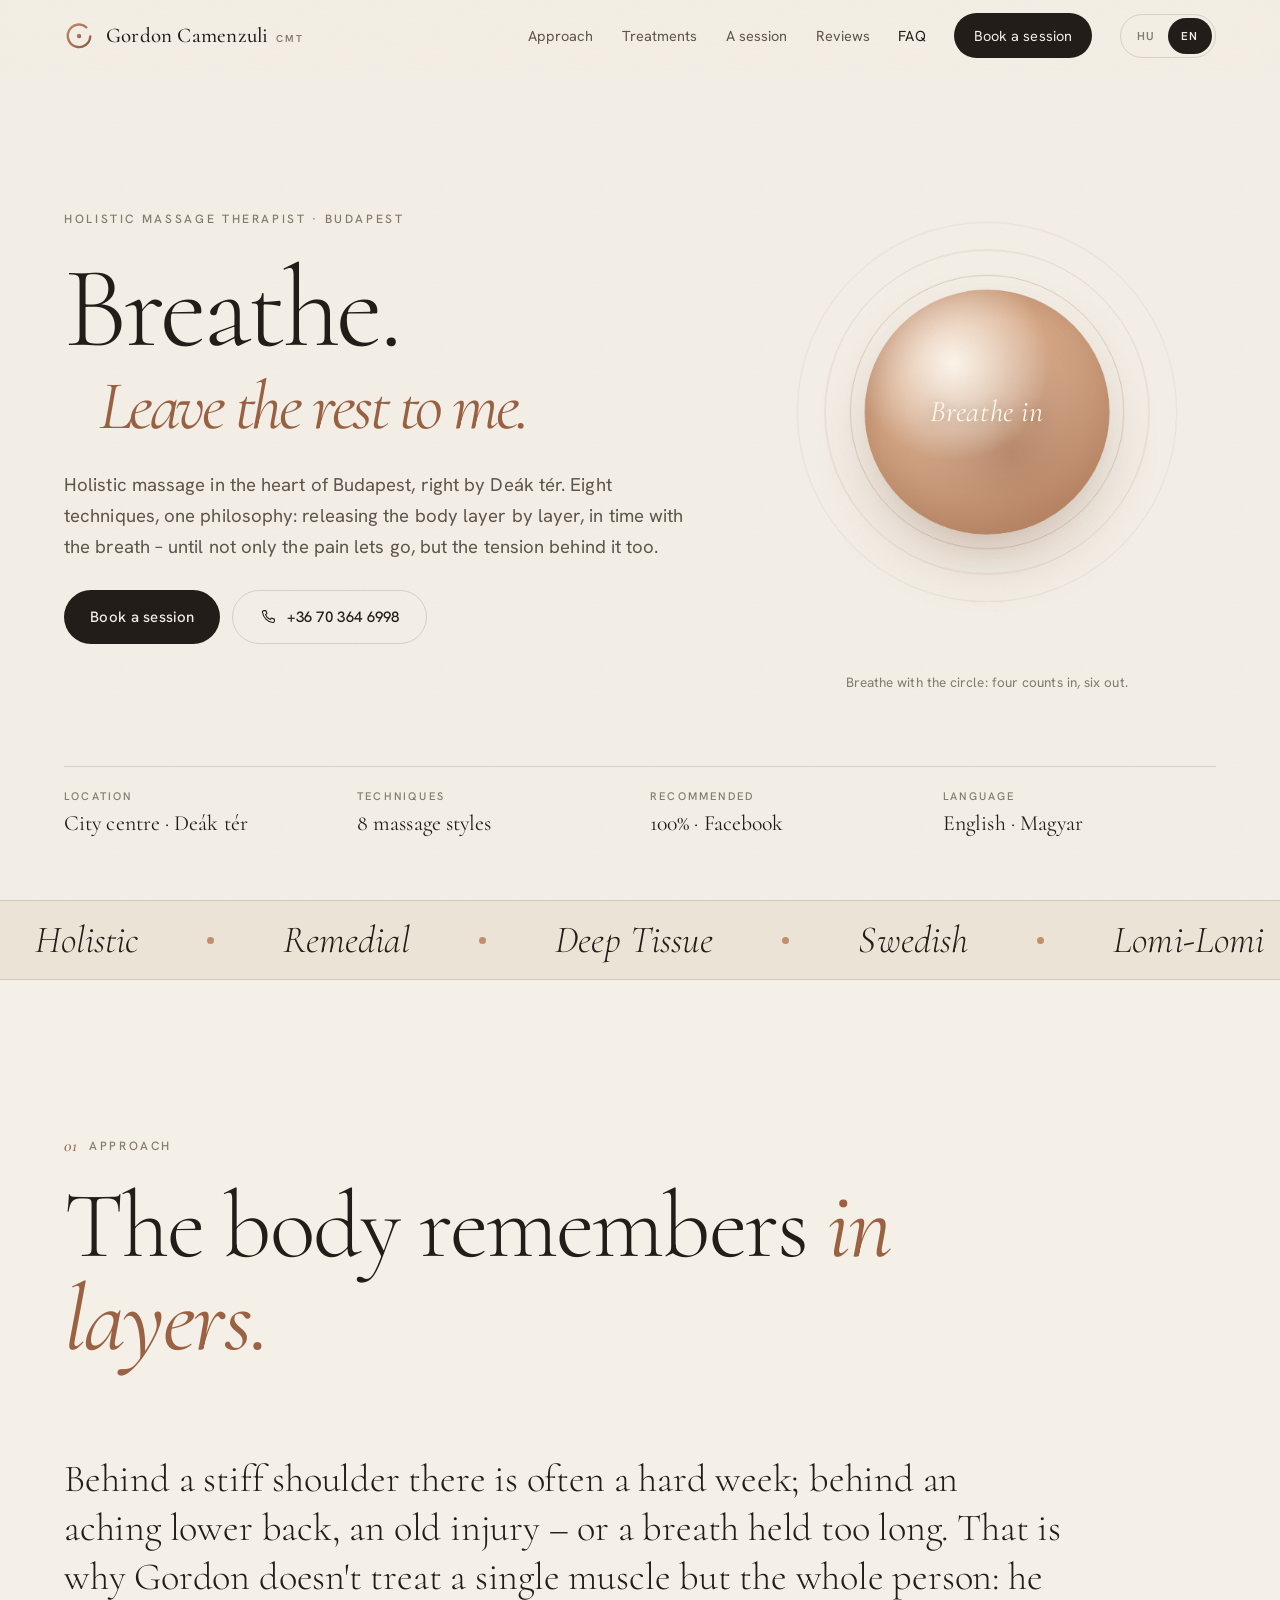
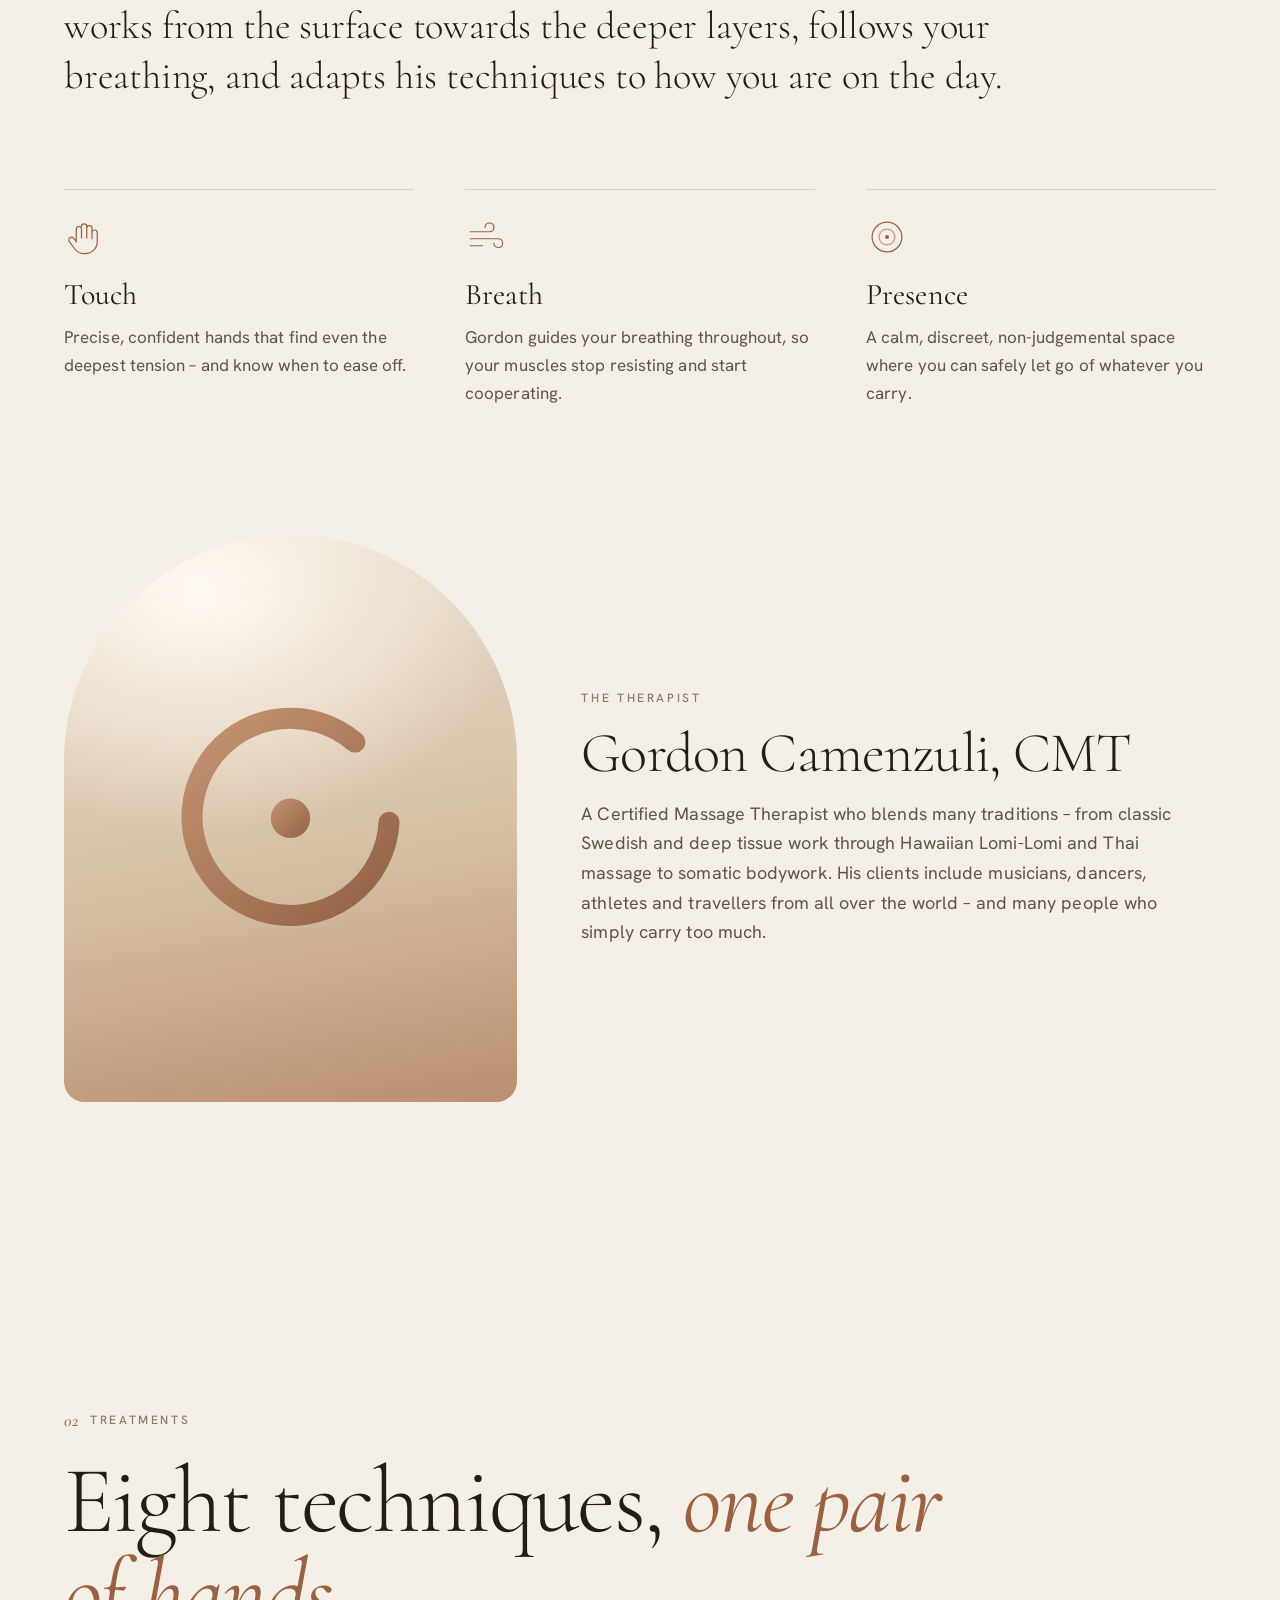
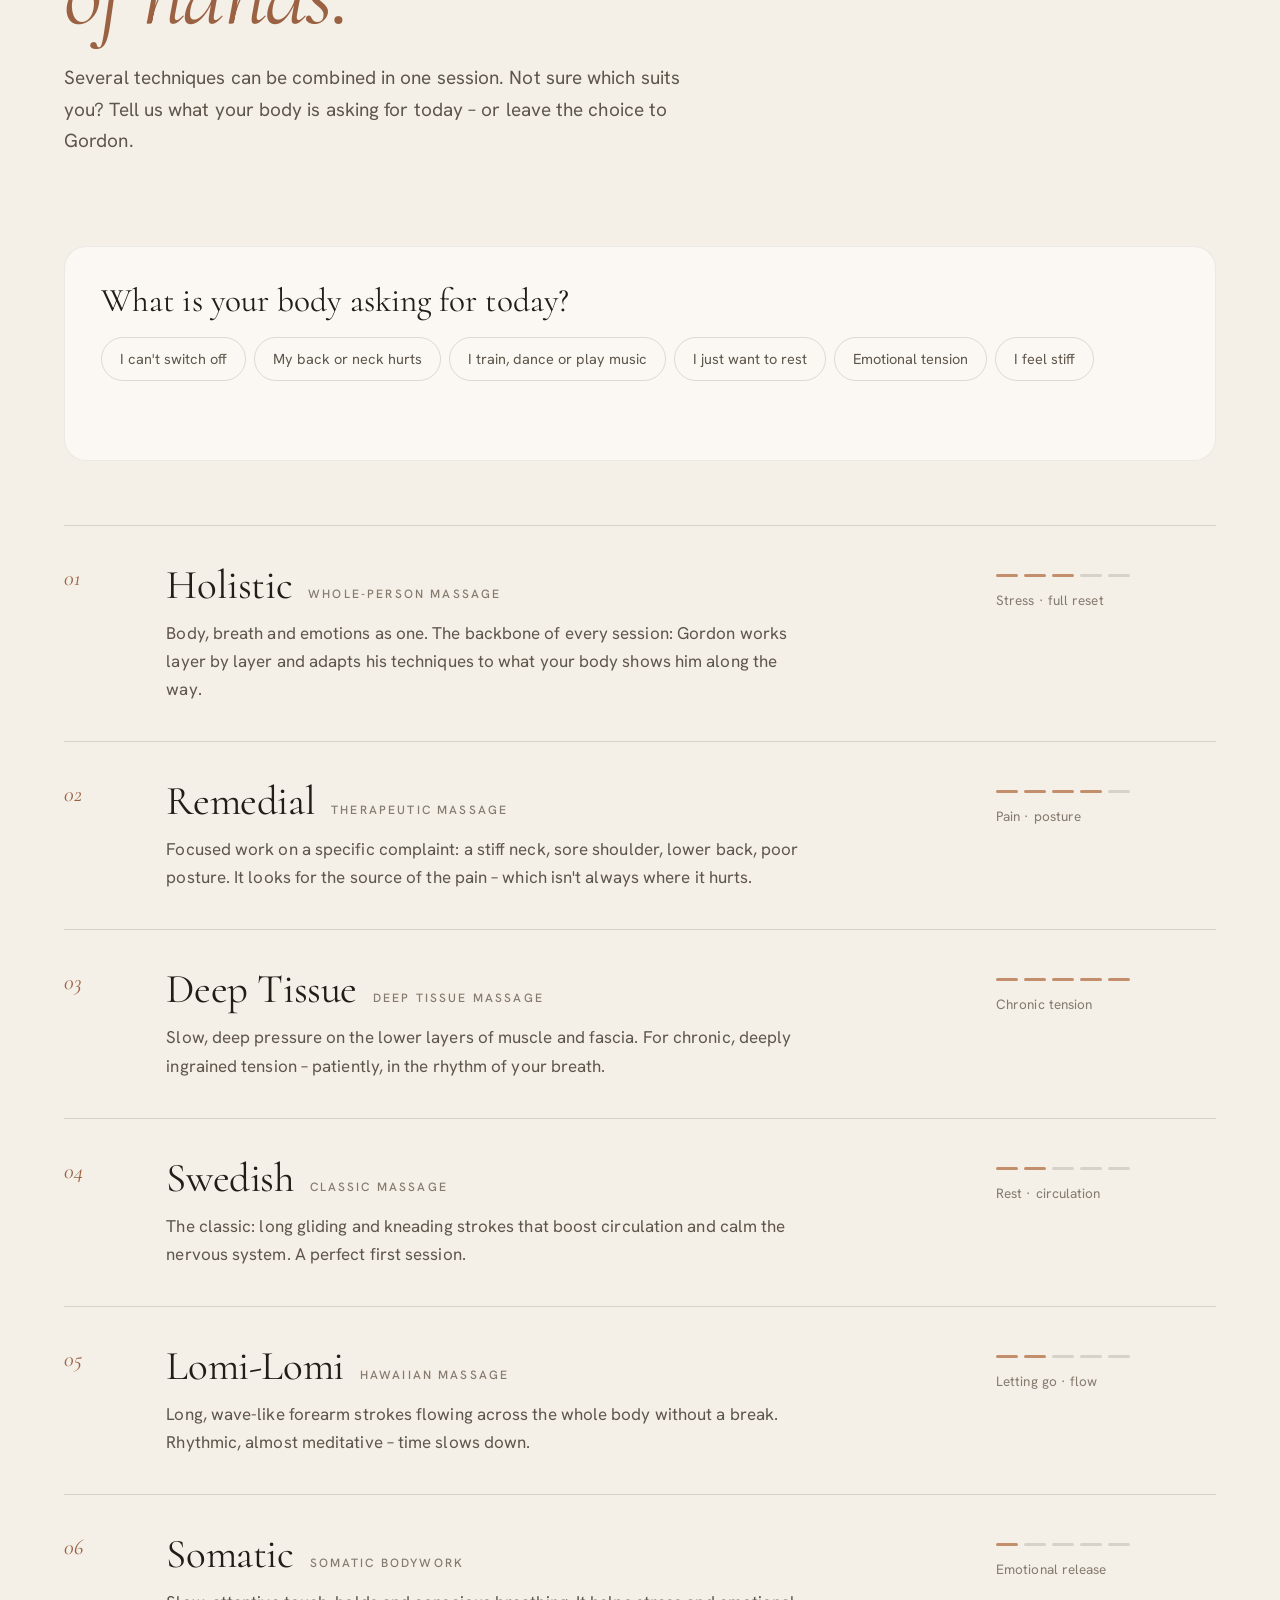
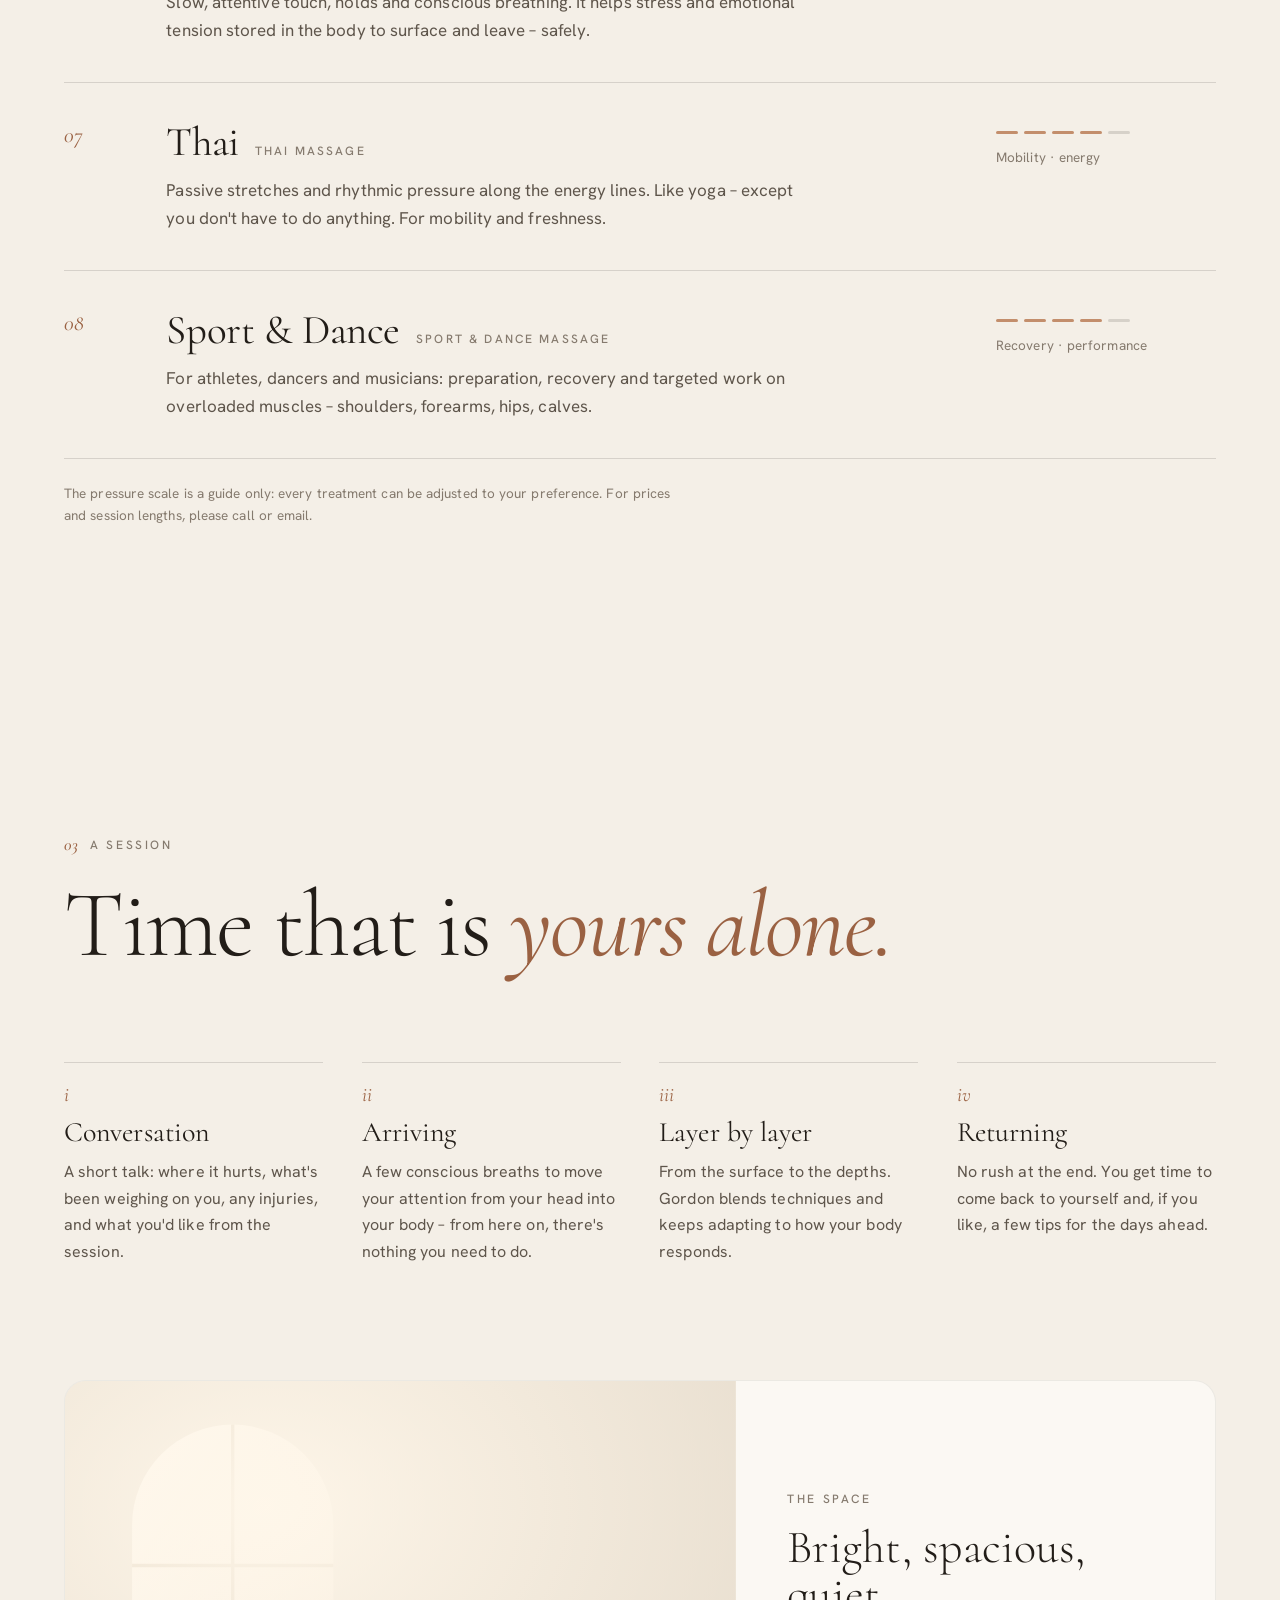
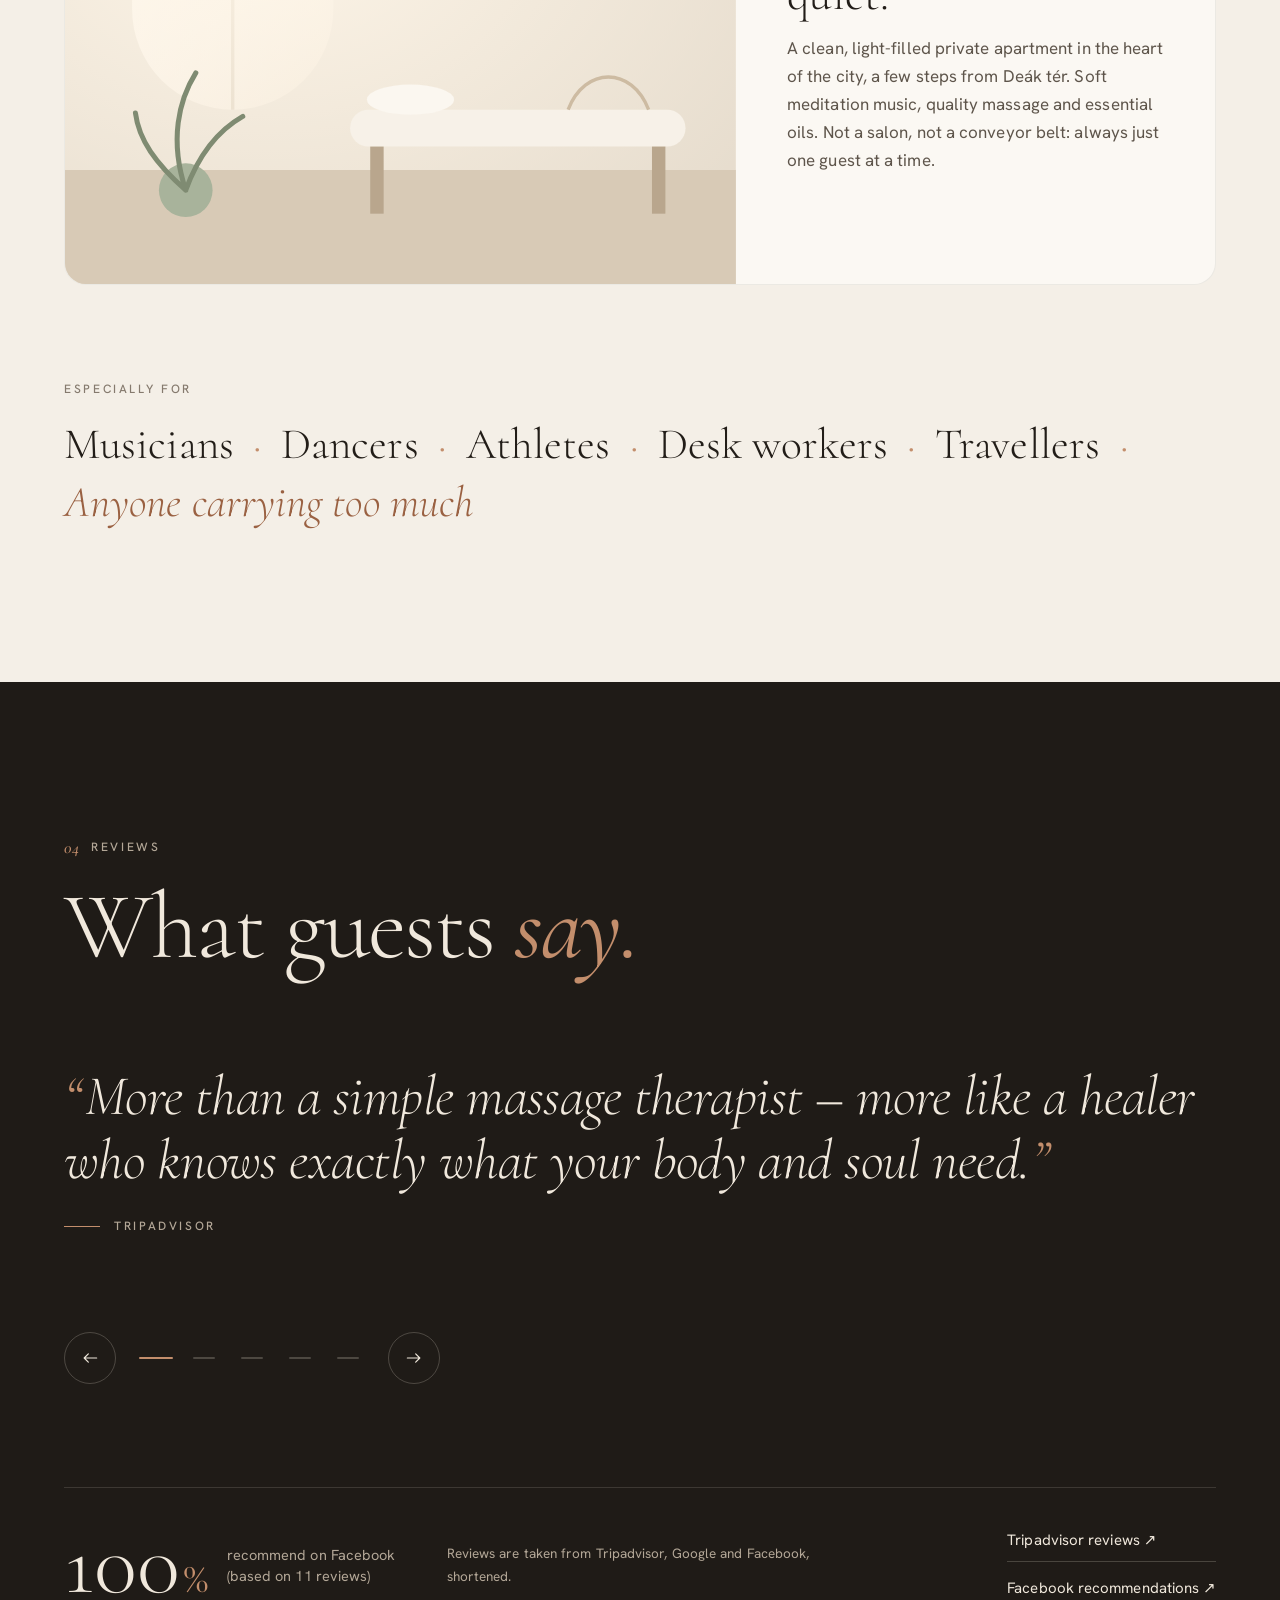
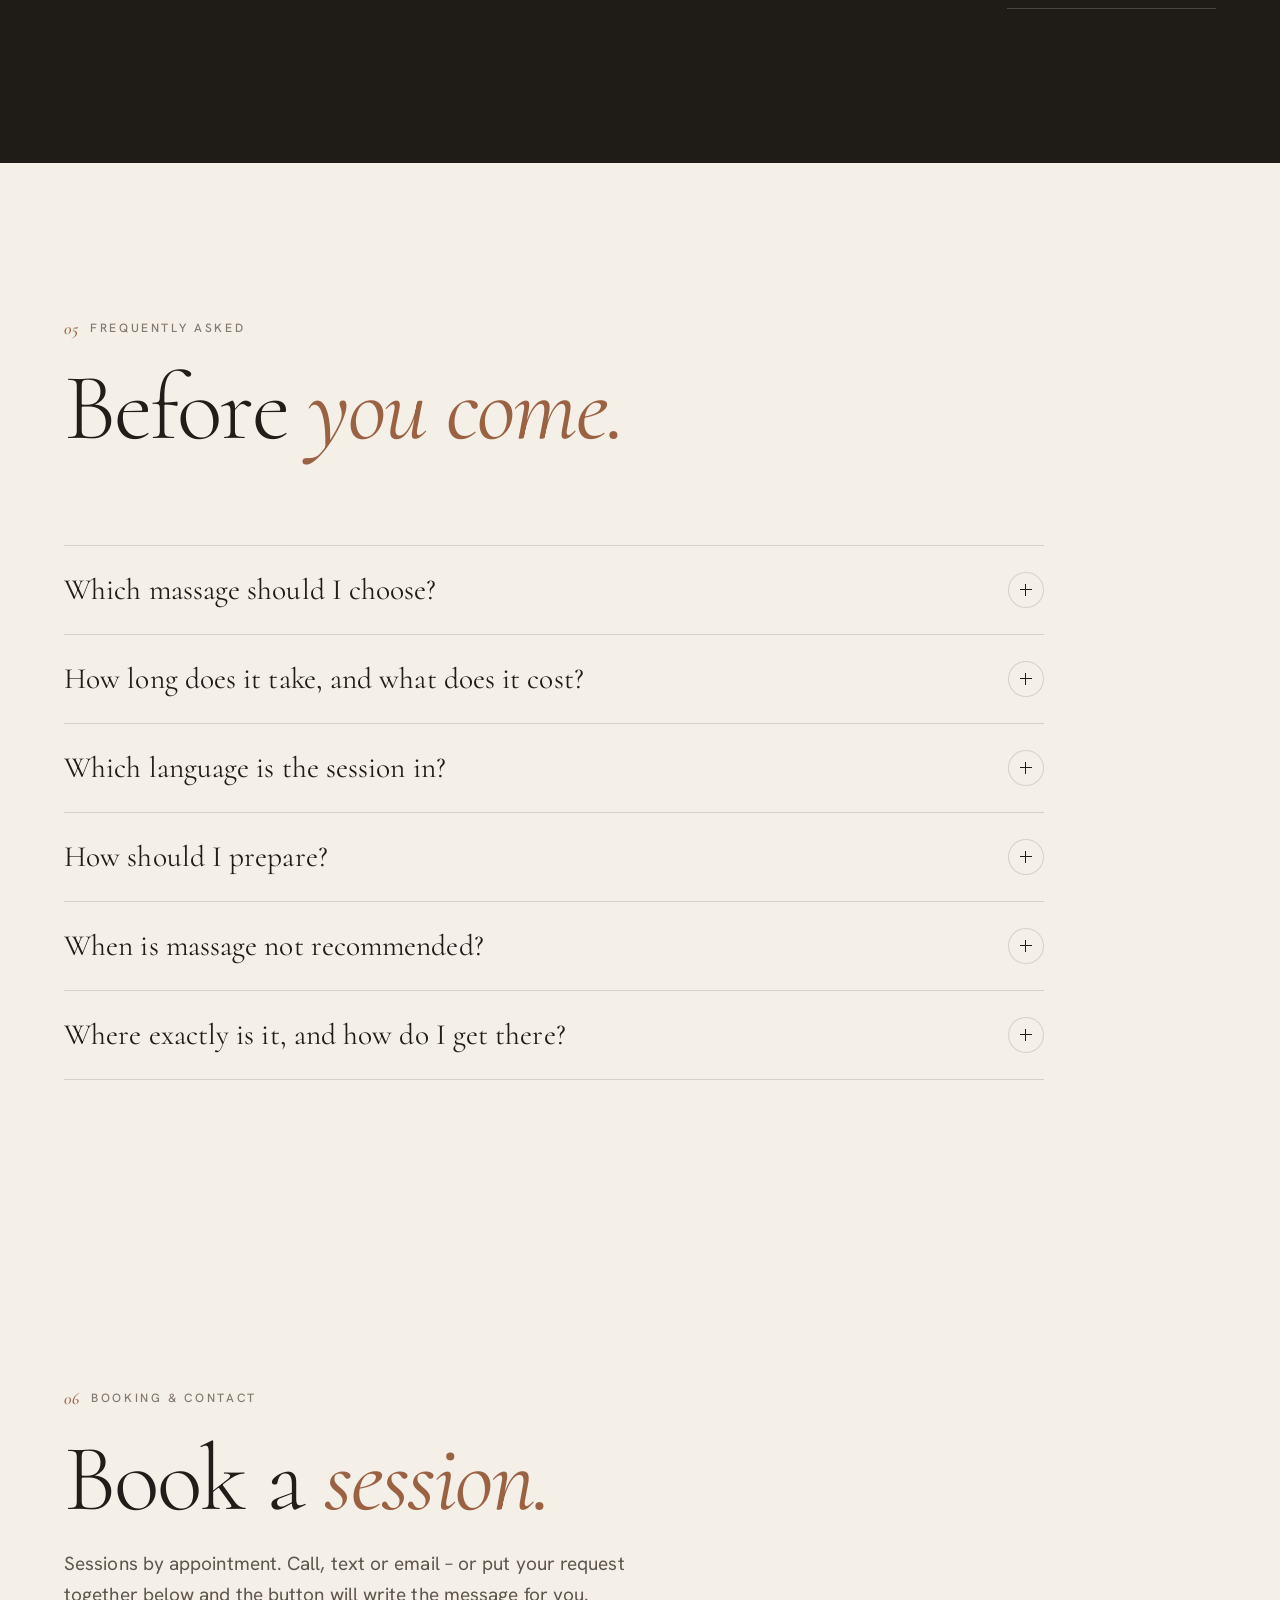
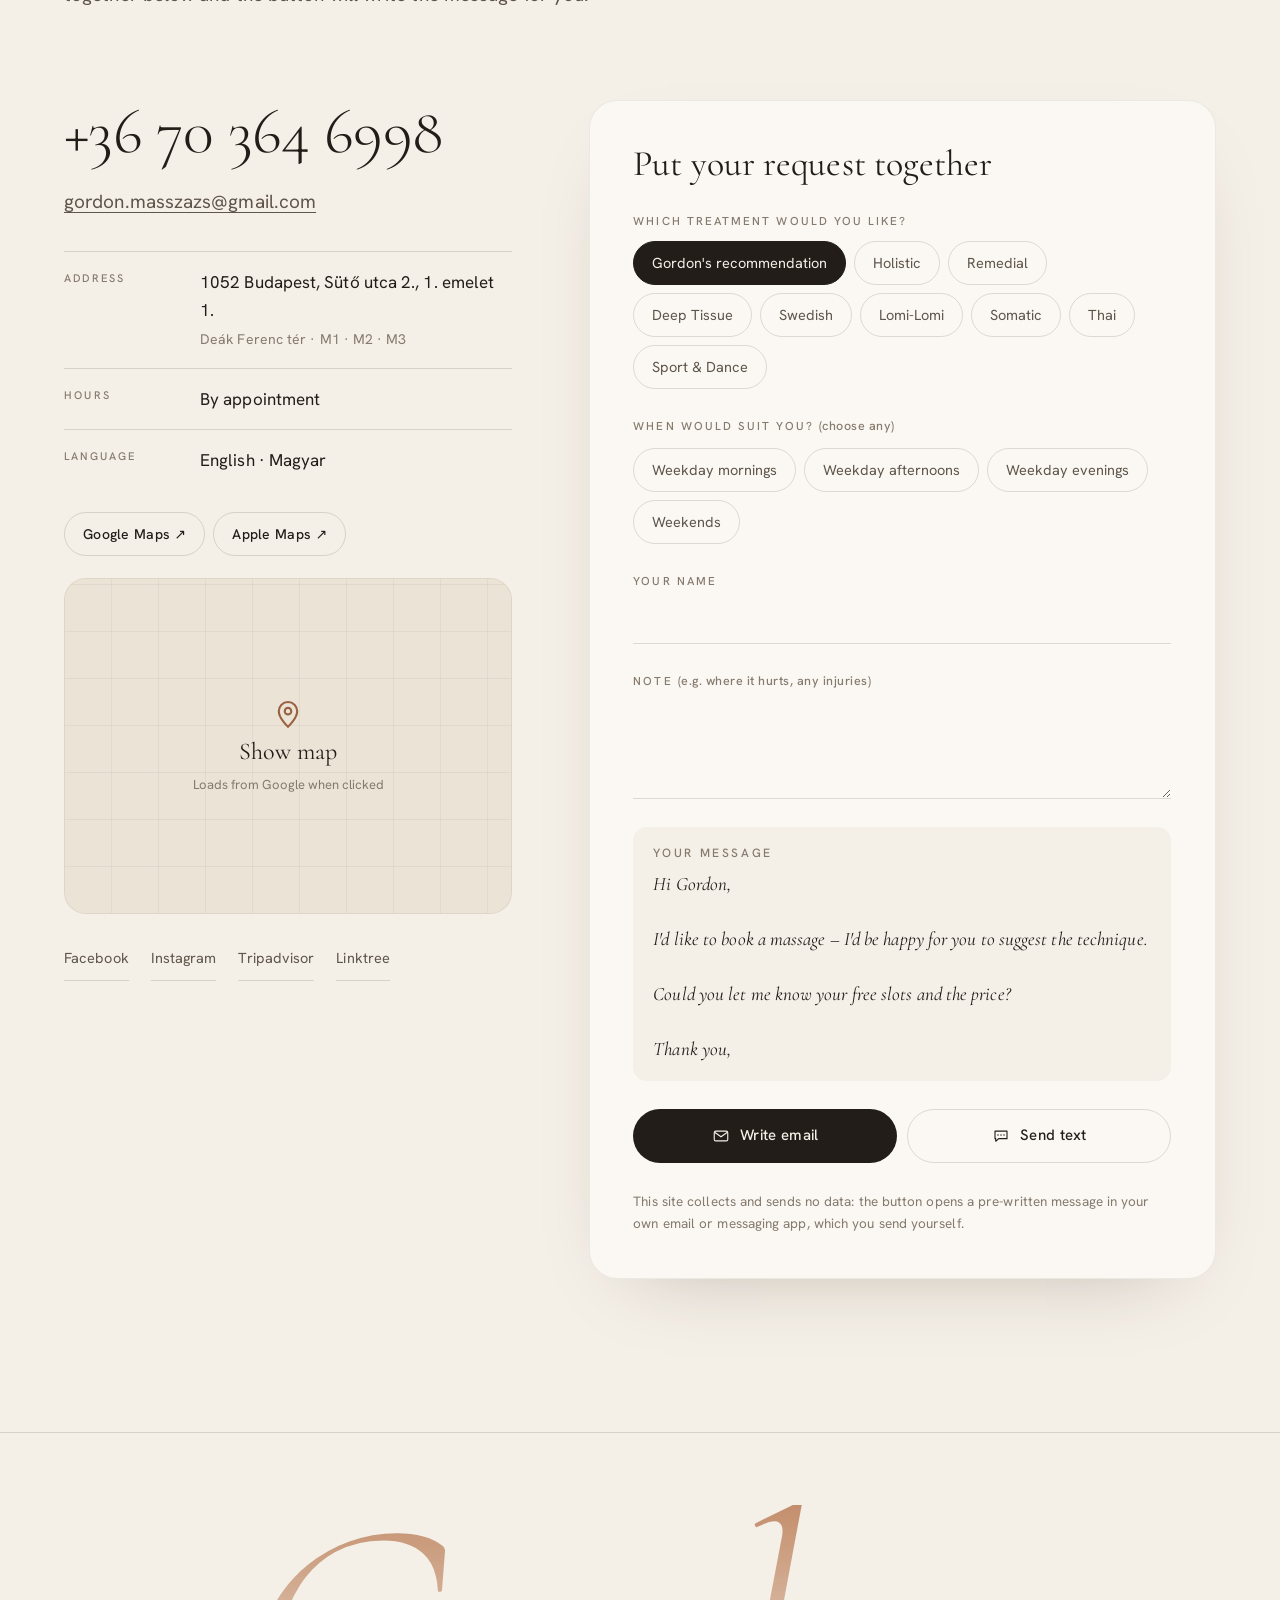
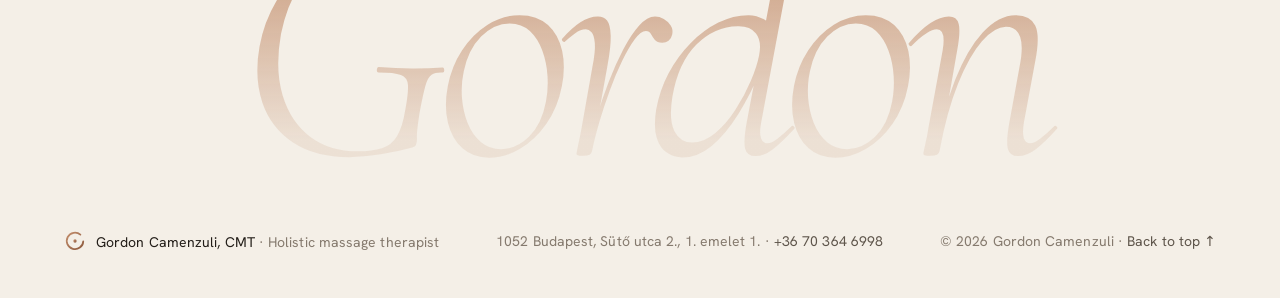
==== commit 3258ca51: "Telefonos optimalizálás: gömb az első képernyőn, húzható ajánló, tömörebb szekciók, okosabb gyorssáv" ====
--- a/public/index.html
+++ b/public/index.html
@@ -18,8 +18,8 @@
   <meta name="twitter:card" content="summary_large_image">
   <link rel="preload" href="assets/fonts/cormorant-latin-wght-normal.woff2" as="font" type="font/woff2" crossorigin>
   <link rel="preload" href="assets/fonts/hanken-grotesk-latin-wght-normal.woff2" as="font" type="font/woff2" crossorigin>
-  <link rel="stylesheet" href="styles.css?v=1">
-  <script src="script.js?v=1" defer></script>
+  <link rel="stylesheet" href="styles.css?v=2">
+  <script src="script.js?v=2" defer></script>
   <script type="application/ld+json">
   {
     "@context": "https://schema.org",
@@ -66,6 +66,11 @@
         <a href="#velemenyek" data-i18n="nav.reviews">Vélemények</a>
         <a href="#gyik" data-i18n="nav.faq">Kérdések</a>
         <a class="nav__cta" href="#idopont" data-i18n="nav.book">Időpontot kérek</a>
+        <div class="nav__extra">
+          <a class="js-tel" href="tel:+36703646998"><svg aria-hidden="true"><use href="#i-phone"/></svg><span class="js-phone">+36 70 364 6998</span></a>
+          <a class="js-mail" href="mailto:gordon.masszazs@gmail.com">gordon.masszazs@gmail.com</a>
+          <p><span class="js-addr">1052 Budapest, Sütő utca 2., 1. emelet 1.</span></p>
+        </div>
       </nav>
       <div class="top__tools">
         <div class="lang" role="group" aria-label="Nyelv / Language">
--- a/public/styles.css
+++ b/public/styles.css
@@ -547,3 +547,156 @@
 .lost h1 { font: 300 clamp(44px, 8vw, 84px)/1 var(--serif); letter-spacing: -.02em; }
 .lost h1 em { display: block; color: var(--clay); }
 .lost__en { color: var(--ink-3); }
+
+/* =========================================================
+   Telefonos finomhangolás
+   ========================================================= */
+html { -webkit-tap-highlight-color: transparent; }
+.nav__extra { display: none; }
+@media (hover: none) {
+  .chip:active, .btn:active, .qbtn:active, .lang button:active, .dock a:active { transform: scale(.96); }
+  .chip, .qbtn, .lang button, .dock a { transition-property: background-color, color, border-color, transform; transition-duration: .2s; }
+}
+
+/* menü: alul elérhetőségek */
+@media (max-width: 960px) {
+  .nav .nav__extra { display: grid; gap: 4px; margin-top: auto; padding-top: 36px; width: 100%; }
+  .nav .nav__extra a, .nav .nav__extra p {
+    font: 400 16px/1.4 var(--sans); color: var(--ink-2); border: 0; padding: 10px 0; width: auto;
+    display: flex; align-items: center; gap: 10px; min-height: 44px;
+  }
+  .nav .nav__extra a:first-child { font: 400 28px/1.1 var(--serif); color: var(--ink); }
+  .nav .nav__extra svg { width: 20px; height: 20px; color: var(--clay); }
+  .nav .nav__extra p { color: var(--ink-3); font-size: 14px; min-height: 0; }
+}
+
+@media (max-width: 760px) {
+  :root { --pad: 76px; --radius: 18px; }
+  body { font-size: 16.5px; }
+  .section__head { gap: 16px; margin-bottom: 40px; }
+  .section__head h2 { font-size: clamp(40px, 11.5vw, 56px); line-height: 1.02; }
+  .eyebrow { letter-spacing: .16em; font-size: 11.5px; }
+
+  /* fejléc: csak a másik nyelv gombja látszik, 44 px-es körben */
+  .lang { border: 0; padding: 0; }
+  .lang button[aria-pressed="true"] { display: none; }
+  .lang button { min-width: 44px; min-height: 44px; border: 1px solid var(--line); background: transparent; color: var(--ink); font-size: 12px; }
+
+  /* nyitókép: cím → lélegző gömb → szöveg → gombok, mind egy képernyőn belül kezdődik */
+  .hero { display: flex; flex-direction: column; align-items: stretch; padding-top: 28px; padding-bottom: 36px; }
+  .hero__text { display: contents; }
+  .hero .eyebrow { order: 1; margin-bottom: 14px; }
+  .hero__title { order: 2; font-size: clamp(50px, 15vw, 68px); }
+  .breath { order: 3; width: min(62vw, 250px); margin: 18px auto 10px; }
+  .hero__lead { order: 4; margin-top: 10px; }
+  .hero__cta { order: 5; margin-top: 24px; }
+  .breath__hint { display: none; }
+  .facts { order: 6; margin-top: 40px; }
+  .facts dd { font-size: 20px; }
+  .breath__word { font-size: 20px; }
+
+  .ribbon { padding: 14px 0; }
+  .ribbon span { font-size: 24px; }
+
+  /* szemlélet */
+  .approach__body { gap: 44px; }
+  .approach__lead { font-size: 25px; line-height: 1.32; }
+  .pillars { gap: 0; }
+  .pillars li { grid-template-columns: 40px minmax(0, 1fr); column-gap: 16px; row-gap: 6px; padding: 20px 0; }
+  .pillars svg { grid-row: span 2; width: 36px; height: 36px; margin: 2px 0 0; }
+  .pillars h3 { font-size: 26px; }
+  .pillars p { font-size: 15.5px; }
+
+  .therapist { margin-top: 56px; grid-template-columns: 92px minmax(0, 1fr); column-gap: 20px; row-gap: 0; align-items: end; }
+  .therapist__art { grid-row: 1 / span 2; width: 92px; border-radius: 60px 60px 14px 14px; }
+  .therapist figcaption { display: contents; }
+  .therapist figcaption .eyebrow { grid-column: 2; align-self: end; margin-bottom: 8px; }
+  .therapist h3 { grid-column: 2; font-size: 30px; line-height: 1.05; }
+  .therapist figcaption > p:last-child { grid-column: 1 / -1; margin-top: 22px; font-size: 16.5px; }
+
+  /* ajánló: vízszintesen görgethető chip-sor */
+  .finder { padding: 20px 0 18px; gap: 14px; border-radius: var(--radius); }
+  .finder__q { padding: 0 20px; font-size: 26px; }
+  .finder .chips {
+    flex-wrap: nowrap; overflow-x: auto; scroll-snap-type: x proximity; scrollbar-width: none;
+    padding: 2px 20px; scroll-padding: 0 20px; -webkit-overflow-scrolling: touch;
+    mask-image: linear-gradient(90deg, transparent 0, #000 16px, #000 calc(100% - 28px), transparent);
+  }
+  .finder .chips::-webkit-scrollbar { display: none; }
+  .finder .chip { flex: none; scroll-snap-align: start; white-space: nowrap; }
+  .finder__out { padding: 0 20px; font-size: 15px; min-height: 0; }
+  .finder__out:empty { display: none; }
+
+  /* kezelések: tömörebb sorok */
+  .tr { grid-template-columns: 30px minmax(0, 1fr); gap: 12px; padding: 24px 0; }
+  .tr__n { font-size: 18px; padding-top: 6px; }
+  .tr h3 { font-size: 30px; gap: 2px 12px; margin-bottom: 8px; }
+  .tr h3 span { font-size: 11px; letter-spacing: .14em; }
+  .tr p { font-size: 15.5px; }
+  .tr__meta { display: flex; flex-wrap: wrap; align-items: center; gap: 8px 14px; margin-top: 14px; }
+  .press i { width: 18px; }
+  .tr__for { font-size: 13px; }
+  .tlist.is-filtering .tr { opacity: .38; }
+
+  /* kezelés menete: idővonal */
+  .steps { grid-template-columns: 1fr; gap: 0; }
+  .steps li { grid-template-columns: 30px minmax(0, 1fr); column-gap: 12px; row-gap: 6px; padding: 18px 0; }
+  .steps__n { grid-row: span 2; padding-top: 6px; }
+  .steps h3 { font-size: 25px; }
+  .steps p { font-size: 15.5px; }
+  .space { margin-top: 48px; }
+  .space__art { aspect-ratio: 16 / 10; min-height: 0; }
+  .space__text { padding: 24px 22px 28px; gap: 12px; }
+  .space__text h3 { font-size: 32px; }
+  .forwho { margin-top: 48px; gap: 14px; }
+  .forwho li { font-size: 25px; }
+
+  /* vélemények */
+  .quotes { gap: 28px; }
+  .quotes__stage { min-height: 0; }
+  .q { gap: 20px; }
+  .q p { font-size: clamp(26px, 7.4vw, 32px); line-height: 1.18; }
+  .proof { margin-top: 48px; gap: 24px; }
+  .proof__stat strong { font-size: 64px; }
+  .proof__links a { padding: 12px 0; }
+
+  /* GYIK */
+  .faq summary { padding: 20px 0; font-size: 22px; gap: 16px; }
+  .faq summary::after { width: 34px; height: 34px; }
+  .faq details p { padding: 0 0 22px; font-size: 15.5px; }
+
+  /* időpont */
+  .book__grid { gap: 48px; }
+  .contact { gap: 16px; }
+  .contact__phone { font-size: clamp(36px, 11vw, 46px); padding: 4px 0; }
+  .contact__mail { padding: 8px 0; }
+  .contact__dl > div { grid-template-columns: 104px minmax(0, 1fr); gap: 12px; padding: 14px 0; }
+  .route .btn { flex: 1 1 0; }
+  .map { aspect-ratio: 16 / 11; }
+  .composer { padding: 22px 18px 24px; gap: 24px; margin: 0 -4px; }
+  .composer .chips { gap: 6px; }
+  .composer .chip { padding: 0 14px; font-size: 14px; }
+  .composer__preview { padding: 16px; }
+  .composer__preview p:last-child { font-size: 17.5px; }
+  .composer__send .btn { flex: 1 1 100%; }
+
+  /* lábléc */
+  .foot__row { flex-direction: column; gap: 10px; font-size: 13.5px; }
+  .foot__row a { display: inline-block; padding: 10px 0; }
+  .foot__row .js-tel, .foot__row .js-addr { white-space: nowrap; }
+  .foot__row p:nth-child(2) { line-height: 1.5; }
+  .foot__row p:nth-child(2) .js-tel { padding: 0; }
+
+  /* gyorssáv */
+  .dock { left: 10px; right: 10px; padding: 5px; bottom: calc(10px + env(safe-area-inset-bottom)); }
+  .dock a { min-height: 46px; }
+}
+
+@media (max-width: 360px) {
+  .hero__title { font-size: 48px; }
+  .hero__cta .btn { flex: 1 1 100%; }
+  .therapist { grid-template-columns: 76px minmax(0, 1fr); }
+  .therapist__art { width: 76px; }
+  .therapist h3 { font-size: 26px; }
+  .contact__dl > div { grid-template-columns: 1fr; gap: 2px; }
+}
